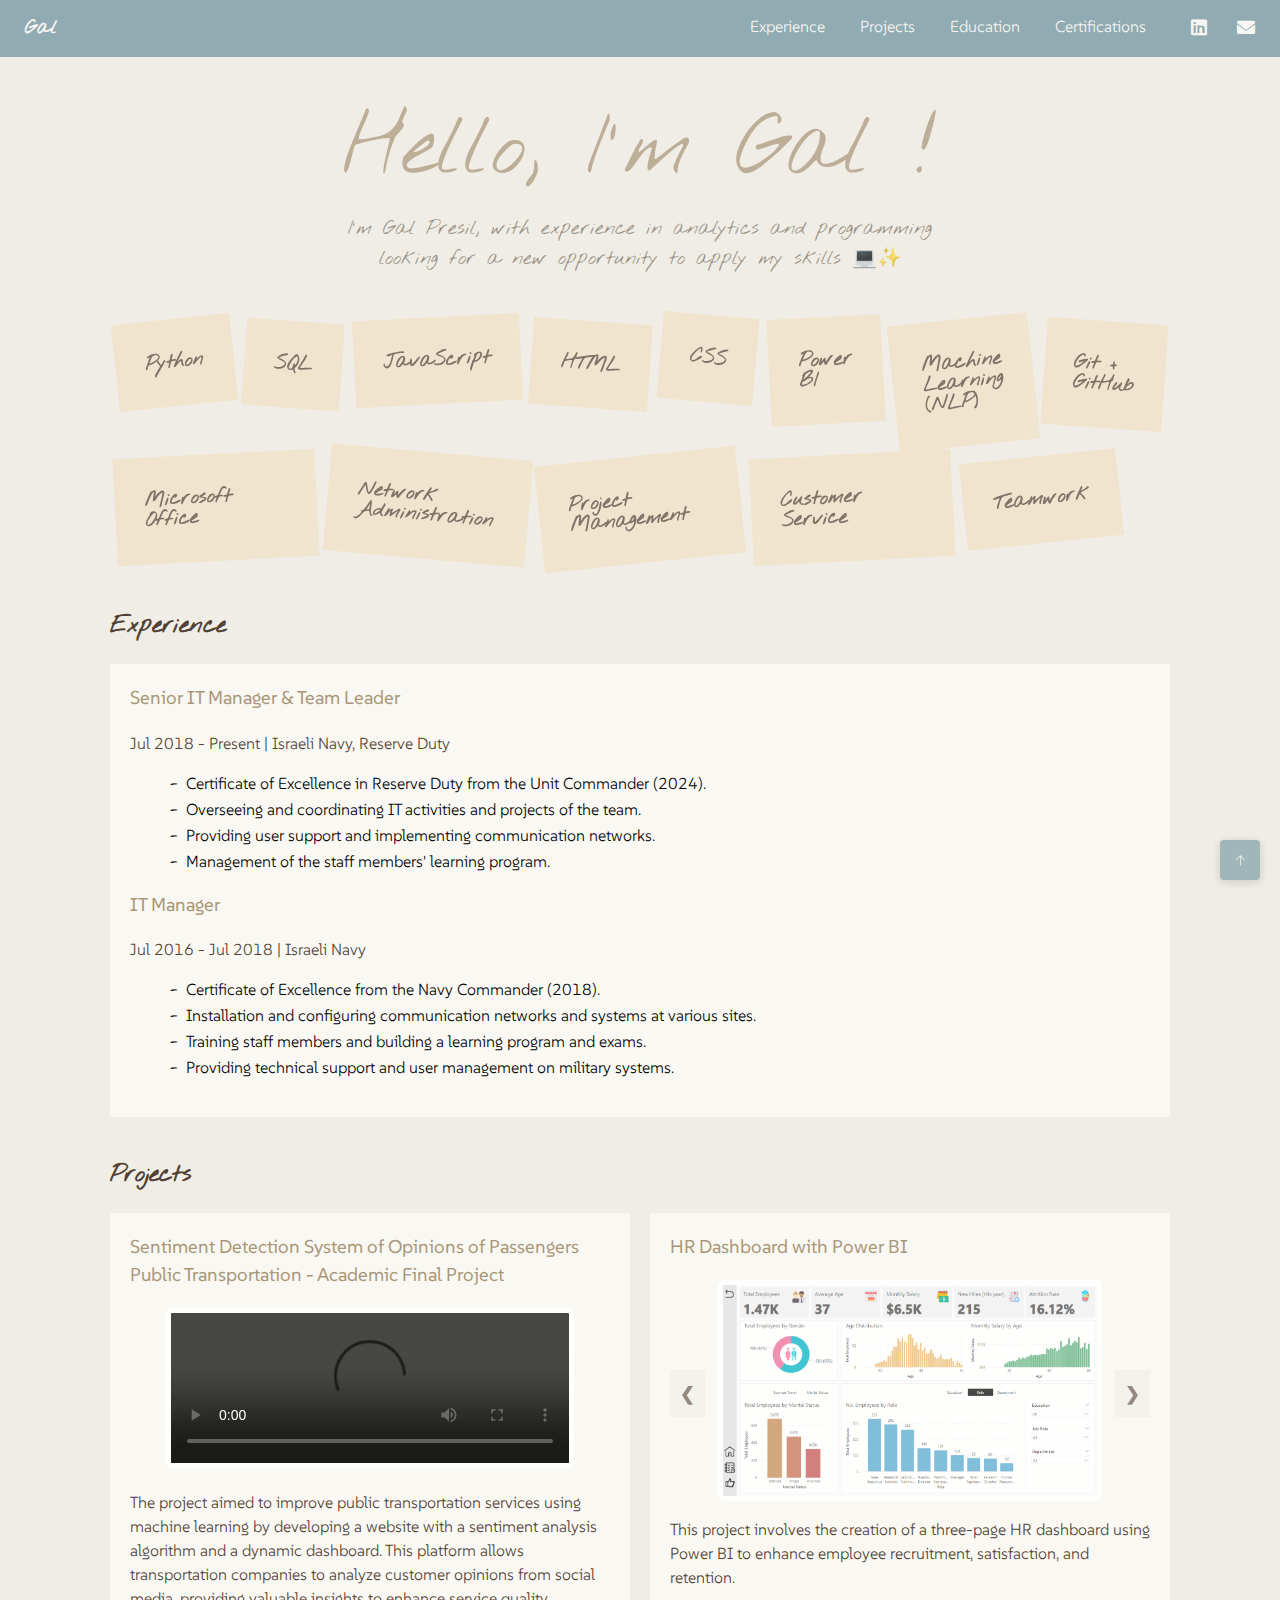
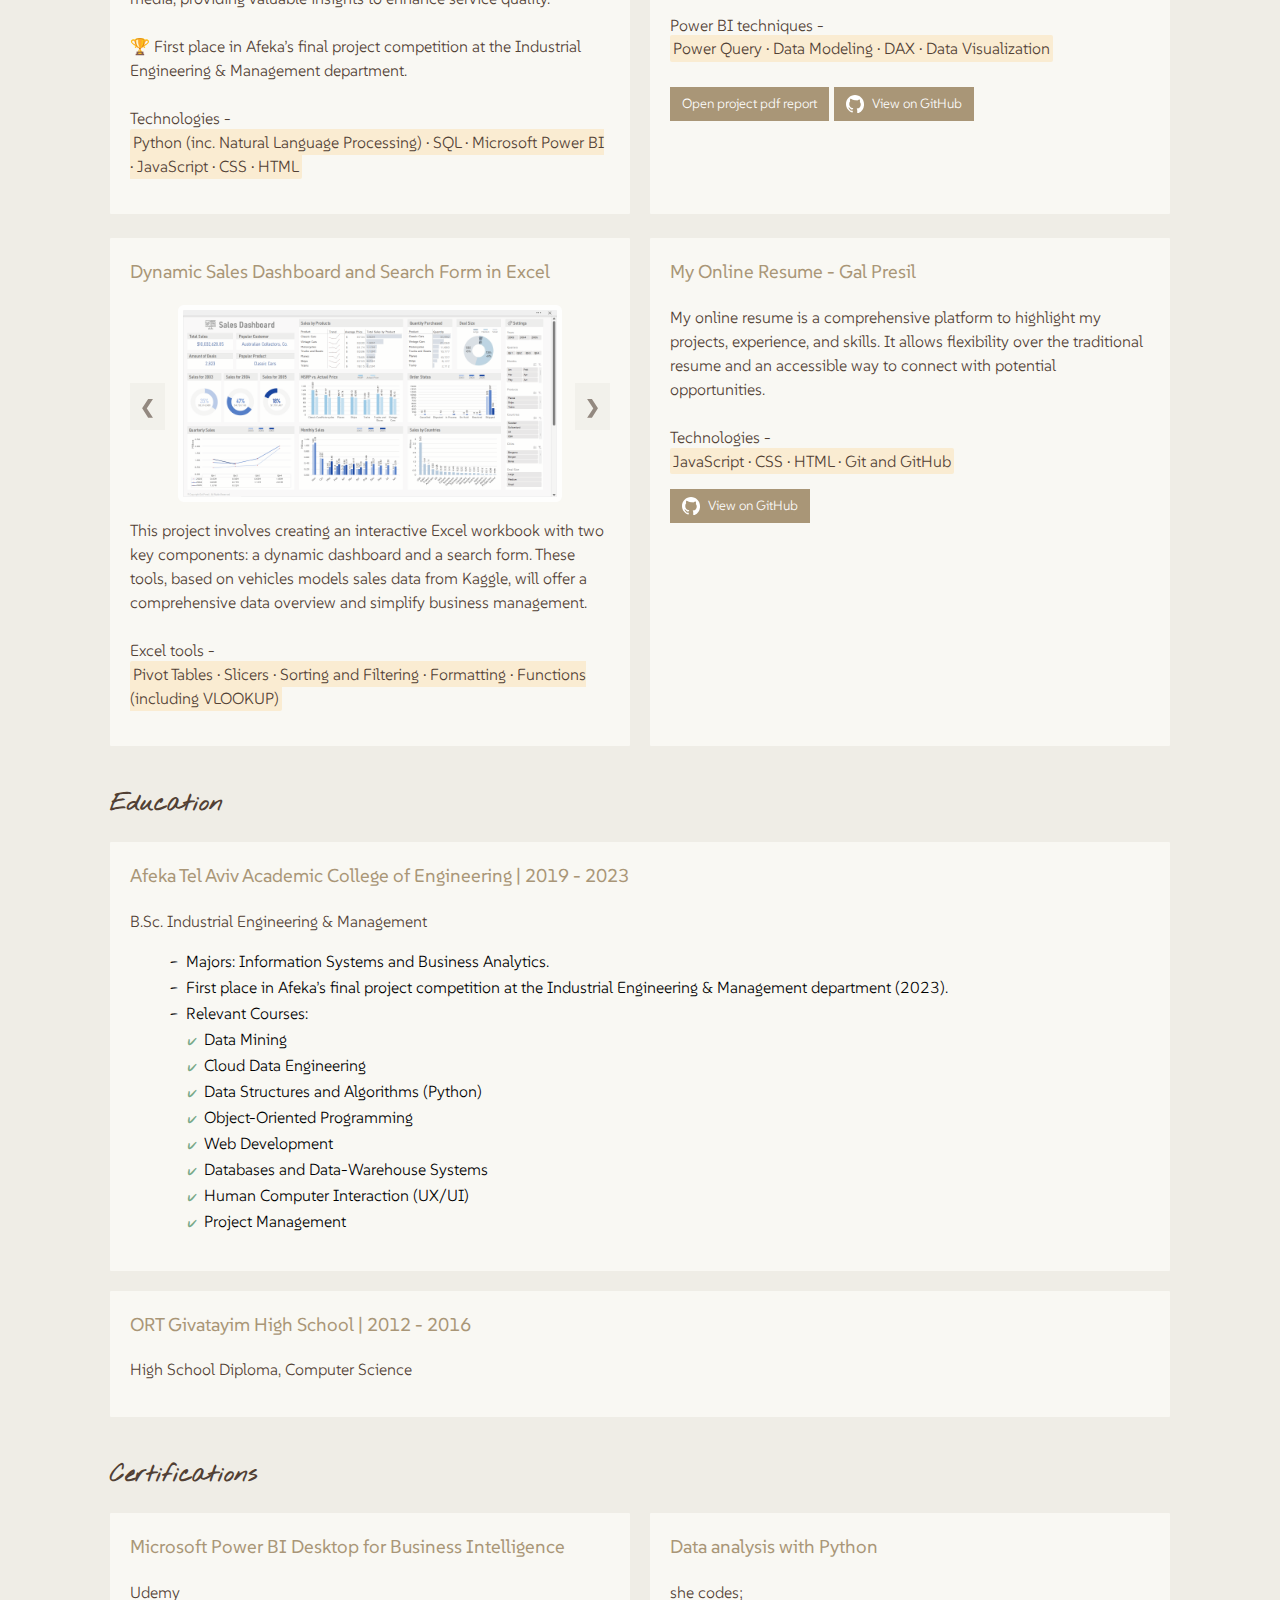
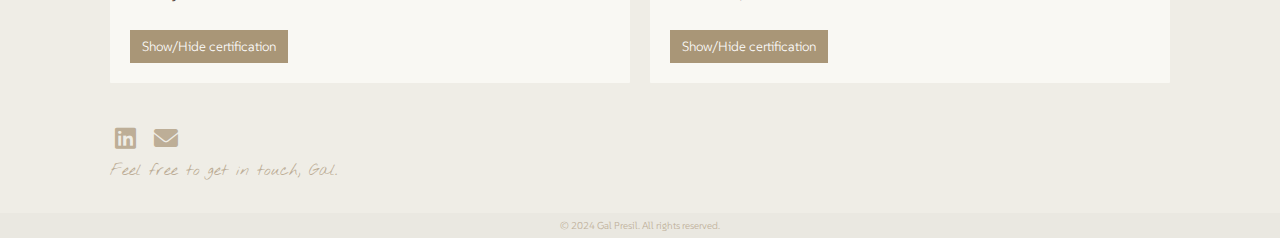
==== index.html @ af3db9f8 "Renamed MyWeb.html to index.html" ====
<!DOCTYPE html>
<html lang="en">

<head>

    <meta charset="UTF-8">
    <meta name="viewport" content="width=device-width, initial-scale=1.0">
    <meta http-equiv="X-UA-Compatible" content="ie=edge">
    <title>Gal Presil</title>

    <!-- BrowserLogo -->
    <link rel="icon" href="Logo_and_About/BrowserLogo.png" type="image/png">

    <!-- Font Awesome CDN for icons -->
    <link rel="stylesheet" href="https://cdnjs.cloudflare.com/ajax/libs/font-awesome/6.0.0-beta3/css/all.min.css">

    <!-- Fonts Google -->
    <link rel="preconnect" href="https://fonts.googleapis.com">
    <link rel="preconnect" href="https://fonts.gstatic.com" crossorigin>
    <link href="https://fonts.googleapis.com/css2?family=Nothing+You+Could+Do&display=swap" rel="stylesheet">
    <link href="https://fonts.googleapis.com/css2?family=SUSE:wght@100..800&display=swap" rel="stylesheet">

    <!-- CSS file link -->
    <link rel="stylesheet" href="StyleSheet.css">

</head>

<body class="basic-font">

     <!-- header: The nav tab -->
    <header class="nav">

        <!-- logo and burger menu -->
        <span class="logoandburger">
            <span class="burger" id="burger"><i class="fas fa-bars"></i></span>
            <a class="nothing-you-could-do-regular custom-brand" href="#">Gal</a>
        </span>

        <!-- All Links on nav tab -->
        <nav class="nav-links" id="nav-links">

            <!-- Links on nav tab -->
            <a href="#experience">Experience</a>
            <a href="#projects">Projects</a>
            <a href="#education">Education</a>
            <a href="#certifications">Certifications</a>

            <!-- Links on nav tab: Icons for LinkedIn and Email -->
            <div class="icon-nav">
                <a href="https://www.linkedin.com/in/gal-presil" class="contact"><i class="fab fa-linkedin"></i></a>
                <a href="mailto:gal.presil@gmail.com" class="contact"><i class="fas fa-envelope"></i></a>
            </div>

        </nav>

    </header>

    <div class="container">

        <!-- Hello + looking for a job and About -->
        <section>

            <h1 class="nothing-you-could-do-regular hello">Hello, I'm Gal !</h1>

                <span class="nothing-you-could-do-regular about">
                    I’m Gal Presil, with experience in analytics and programming<br>
                    looking for a new opportunity to apply my skills
                    <span style="filter: grayscale(75%);">💻</span><span style="filter: grayscale(32%);">✨</span>
                </span>

        </section>

        <!--Skills-->
        <section>
            
            <div>
                <ul class="skills-list">
                    <li><span><h5>Python</h5></span></li>
                    <li><span><h5>SQL</h5></span></li>
                    <li><span><h5>JavaScript</h5></span></li>
                    <li><span><h5>HTML</h5></span></li>
                    <li><span><h5>CSS</h5></span></li>
                    <li><span><h5>Power BI</h5></span></li>
                    <li><span><h5>Machine Learning (NLP)</h5></span></li>
                    <li><span><h5>Git + GitHub</h5></span></li>
                    <li><span><h5>Microsoft Office</h5></span></li>
                    <li><span><h5>Network Administration</h5></span></li>
                    <li><span><h5>Project Management</h5></span></li>
                    <li><span><h5>Customer Service</h5></span></li>
                    <li><span><h5>Teamwork</h5></span></li>
                </ul>
            </div>
        </section>

        <!-- Experience Section -->
        <section id="experience">
            <h2>Experience</h2>
            <div class="experience-item">
                <h3 class="subject">Senior IT Manager & Team Leader</h3>
                <p>
                    Jul 2018 - Present | Israeli Navy, Reserve Duty
                    <ul class="custom-list">
                        <li>Certificate of Excellence in Reserve Duty from the Unit Commander (2024).</li>
                        <li>Overseeing and coordinating IT activities and projects of the team.</li>
                        <li>Providing user support and implementing communication networks.</li>
                        <li>Management of the staff members' learning program.</li>
                    </ul>
                </p>

                <h3 class="subject">IT Manager</h3>
                <p>
                    Jul 2016 - Jul 2018 | Israeli Navy
                    <ul class="custom-list">
                        <li>Certificate of Excellence from the Navy Commander (2018).</li>
                        <li>Installation and configuring communication networks and systems at various sites.</li>
                        <li>Training staff members and building a learning program and exams.</li>
                        <li>Providing technical support and user management on military systems.</li>
                    </ul>
                </p>
            </div>
        </section>

        <!-- Projects Section -->
        <section id="projects">
            <h2>Projects</h2>

            <!--grid: HR dashboard and sentiment detection project-->
            <div class="grid">

                <!--Sentiment Detection System-->
                <div class="grid-item">
                    <h3 class="subject">
                        Sentiment Detection System of Opinions of Passengers Public Transportation 
                        - Academic Final Project</h3>

                    <p style="text-align: center;">
                        <video width="85%" height="auto" controls class="imgboarder">
                            <source src="Projects_imgs_and_videos/FinalProject.mp4" type="video/mp4">
                        </video>
                    </p>

                    <p> The project aimed to improve public transportation services using machine learning by developing
                        a website with a sentiment analysis algorithm and a dynamic dashboard.
                        This platform allows transportation companies to analyze customer opinions from social media,
                        providing valuable insights to enhance service quality.
                        <br><br>
                        🏆 First place in Afeka’s final project competition at the Industrial Engineering & Management
                        department.
                        <br><br>
                        Technologies - <br>
                        <span class="highlight-color">
                            Python (inc. Natural Language Processing) <b>·</b> SQL <b>·</b> Microsoft Power BI <b>·</b>
                            JavaScript <b>·</b> CSS <b>·</b> HTML
                        </span>
                    </p>
                </div>

                <!--HR Dashboard-->
                <div class="grid-item">
                    <!--title-->
                    <h3 class="subject">HR Dashboard with Power BI</h3>

                    <!--Slideshow - mySlides1(HR Dashboard)-->
                    <div>
                        <div class="slideshow-container">
                            <div class="mySlides1 fade">
                                <img src="Projects_imgs_and_videos/HRpage1.png" class="imgslide imgboarder" onclick="zoomImage(this)">
                            </div>

                            <div class="mySlides1 fade">
                                <img src="Projects_imgs_and_videos/HRpage2.png" class="imgslide imgboarder" onclick="zoomImage(this)">
                            </div>

                            <div class="mySlides1 fade">
                                <img src="Projects_imgs_and_videos/HRpage3.png" class="imgslide imgboarder" onclick="zoomImage(this)">
                            </div>

                            <a class="prev" onclick="plusSlides(-1, 0)">&#10094;</a>
                            <a class="next" onclick="plusSlides(1, 0)">&#10095;</a>
                        </div>
                    </div>

                    <!-- Modal to display zoomed image -->
                    <div id="zoomModal" class="modal">
                        <span class="close" onclick="closeZoom()">&times;</span>
                        <img class="modal-content-zoom" id="zoomedImg">
                    </div>

                    <!--Text (HR Dashboard)-->
                    <p>This project involves the creation of a three-page HR dashboard
                        using Power BI to enhance employee recruitment, satisfaction, and retention.
                        <br><br>
                        Power BI techniques - <br>
                        <span class="highlight-color">
                            Power Query <b>·</b> Data Modeling <b>·</b> DAX <b>·</b> Data Visualization
                        </span>
                    </p>

                    <!-- Button Container (HR Dashboard) -->
                    <div class="button-container">

                        <!-- Button to open the PDF (HR Dashboard) -->
                        <button id="openPDF">Open project pdf report</button>

                        <!-- GitHub button (HR Dashboard) -->
                        <a href="https://github.com/galpresil/HR_Dashboard_with_Power_BI.git"
                            style="text-decoration: none;">
                            <button style="display: flex; align-items: center;">
                                <svg height="18" width="18" viewBox="0 0 16 16" version="1.1" aria-hidden="true"
                                    style="fill: white; margin-right: 8px;">
                                    <path fill-rule="evenodd"
                                        d="M8 0C3.58 0 0 3.58 0 8c0 3.54 2.29 6.53 5.47 7.59.4.07.55-.17.55-.38v-1.3c-2.23.48-2.7-1.08-2.7-1.08-.36-.91-.88-1.15-.88-1.15-.72-.49.05-.48.05-.48.8.06 1.22.83 1.22.83.71 1.21 1.87.86 2.33.66.07-.52.28-.86.51-1.06-1.78-.2-3.64-.89-3.64-3.95 0-.87.31-1.58.82-2.14-.08-.2-.36-1.02.08-2.13 0 0 .67-.22 2.2.82A7.68 7.68 0 0 1 8 4.58c.68.003 1.36.09 2 .26 1.53-1.04 2.2-.82 2.2-.82.44 1.11.16 1.93.08 2.13.51.56.82 1.27.82 2.14 0 3.07-1.87 3.74-3.66 3.93.29.25.54.73.54 1.48v2.19c0 .21.15.45.55.38A8.013 8.013 0 0 0 16 8c0-4.42-3.58-8-8-8z">
                                    </path>
                                </svg>
                                View on GitHub
                            </button>
                        </a>
                    </div>

                    <!-- Modal that contains the PDF (HR Dashboard)-->
                    <div id="pdfModal" class="modal">
                        <div class="modal-content">
                            <span class="close-btn">&times;</span>
                            <iframe id="pdfViewer" src="" frameborder="0"></iframe>
                        </div>
                    </div>

                </div>
            </div>
            <br>


            <!--grid: Excel and my website project-->
            <div class="grid">

                <!--Excel-->
                <!--Excel Dashboard and Search Form-->
                <div class="grid-item">
                    <!--title-->
                    <h3 class="subject">Dynamic Sales Dashboard and Search Form in Excel</h3>

                    <!--Slideshow - mySlides2 (Excel Dashboard and Search Form)-->
                    <div>
                        <div class="slideshow-container">
                            <div class="mySlides2 fade">
                                <img src="Projects_imgs_and_videos/Dynamic_Sales_Dashboard.png" class="imgslide imgboarder"
                                    onclick="zoomImage(this)">
                            </div>

                            <div class="mySlides2 fade">
                                <img src="Projects_imgs_and_videos/Sales_Search_Form.png" class="imgslide imgboarder" onclick="zoomImage(this)">
                            </div>

                            <a class="prev" onclick="plusSlides(-1, 1)">&#10094;</a>
                            <a class="next" onclick="plusSlides(1, 1)">&#10095;</a>
                        </div>
                    </div>

                    <!--Text (Excel)-->
                    <p>This project involves creating an interactive Excel workbook
                        with two key components: a dynamic dashboard and a search form.
                        These tools, based on vehicles models sales data from Kaggle,
                        will offer a comprehensive data overview and simplify business management.
                        <br><br>
                        Excel tools - <br>
                        <span class="highlight-color">
                            Pivot Tables <b>·</b> Slicers <b>·</b> Sorting and Filtering <b>·</b>
                            Formatting <b>·</b> Functions (including VLOOKUP)
                        </span>
                    </p>
                </div>

                <!--my web in project section-->
                <div class="grid-item">
                    <h3 class="subject">My Online Resume - Gal Presil</h3>
                    <p>
                        My online resume is a comprehensive platform to highlight my projects, experience, and skills.
                        It allows flexibility over the traditional resume
                        and an accessible way to connect with potential opportunities.
                        <br><br>
                        Technologies - <br>
                        <span class="highlight-color">
                            JavaScript <b>·</b> CSS <b>·</b> HTML <b>·</b> Git and GitHub
                        </span>
                    </p>

                    <!-- GitHub button (my resume website repo on GitHub) -->
                    <a href="" style="text-decoration: none;">
                        <button style="display: flex; align-items: center;">
                            <svg height="18" width="18" viewBox="0 0 16 16" version="1.1" aria-hidden="true"
                                style="fill: white; margin-right: 8px;">
                                <path fill-rule="evenodd"
                                    d="M8 0C3.58 0 0 3.58 0 8c0 3.54 2.29 6.53 5.47 7.59.4.07.55-.17.55-.38v-1.3c-2.23.48-2.7-1.08-2.7-1.08-.36-.91-.88-1.15-.88-1.15-.72-.49.05-.48.05-.48.8.06 1.22.83 1.22.83.71 1.21 1.87.86 2.33.66.07-.52.28-.86.51-1.06-1.78-.2-3.64-.89-3.64-3.95 0-.87.31-1.58.82-2.14-.08-.2-.36-1.02.08-2.13 0 0 .67-.22 2.2.82A7.68 7.68 0 0 1 8 4.58c.68.003 1.36.09 2 .26 1.53-1.04 2.2-.82 2.2-.82.44 1.11.16 1.93.08 2.13.51.56.82 1.27.82 2.14 0 3.07-1.87 3.74-3.66 3.93.29.25.54.73.54 1.48v2.19c0 .21.15.45.55.38A8.013 8.013 0 0 0 16 8c0-4.42-3.58-8-8-8z">
                                </path>
                            </svg>
                            View on GitHub
                        </button>
                    </a>

                </div>

            </div>

        </section>

        <!-- Education Section (Modified: One below the other) -->
        <section id="education">
            <h2>Education</h2>

            <div class="education-item">
                <h3 class="subject">Afeka Tel Aviv Academic College of Engineering | 2019 - 2023</h3>
                <p>
                    B.Sc. Industrial Engineering & Management
                <ul class="custom-list">
                    <li>Majors: Information Systems and Business Analytics.</li>
                    <li>First place in Afeka’s final project competition at the Industrial Engineering & Management
                        department (2023).</li>
                    <li>Relevant Courses:
                        <ul class="custom-list-courses">
                            <li>Data Mining</li>
                            <li>Cloud Data Engineering</li>
                            <li>Data Structures and Algorithms (Python)</li>
                            <li>Object-Oriented Programming</li>
                            <li>Web Development</li>
                            <li>Databases and Data-Warehouse Systems</li>
                            <li>Human Computer Interaction (UX/UI)</li>
                            <li>Project Management </li>
                        </ul>
                </ul>
                </p>
            </div>

            <div class="education-item">
                <h3 class="subject">ORT Givatayim High School | 2012 - 2016</h3>
                <p> High School Diploma, Computer Science</p>
            </div>

        </section>

        <!-- Certifications Section -->
        <section id="certifications">
            <h2>Certifications</h2>
            <div class="grid">
                <div class="grid-item">
                    <h3 class="subject">Microsoft Power BI Desktop for Business Intelligence</h3>
                    <p>Udemy</p>
                    <button onclick="toggleImage('imgPowerBI')">Show/Hide certification</button>
                    <br><img id="imgPowerBI" src="Certifications_imgs/Microsoft PowerBi Certificate.jpg" alt="Power BI Certification Image"
                        width="80%" height="auto" style="display: none;" />
                </div>
                <div class="grid-item">
                    <h3 class="subject">Data analysis with Python</h3>
                    <p>she codes;</p>
                    <button onclick="toggleImage('imgShecodes')">Show/Hide certification</button>
                    <br><img id="imgShecodes" src="Certifications_imgs/DataAnalysis_shecodes_GalPresil.jpg"
                        alt="Data analysis with Python Certification" width="80%" height="auto"
                        style="display: none;" />
                </div>
            </div>
        </section>

        <!-- contact Section -->
        <section class="nothing-you-could-do-regular contact">
            <!-- Icons for LinkedIn and Email -->
            <div class="contact-info-icons">
                <a href="https://www.linkedin.com/in/gal-presil"><i class="fab fa-linkedin"></i></a>
                <a href="mailto:gal.presil@gmail.com"><i class="fas fa-envelope"></i></a>
            </div>
            <span class="contact-text">Feel free to get in touch, Gal.</span>
        </section>
    </div>

    <!--All rights reserved-->
    <footer>
        <p>© 2024 Gal Presil. All rights reserved.</p>
    </footer>

    <!-- On Click - Scroll to Top Button -->
    <button class="scroll-to-top" onclick="scrollToTop()">
        <span>&uarr;</span> <!-- Unicode arrow -->
    </button>

    <!-- JS file link -->
    <script src="Script.js"></script>

</body>

</html>
---- StyleSheet.css ----
/* ---------------------------------------------- font ---------------------------------------------- */

/* handwritten font google */
.nothing-you-could-do-regular {
    font-family: "Nothing You Could Do", cursive;
    font-weight: 500;
    font-style: normal;
}

/* regular font google */
.basic-font {
    font-family: "SUSE", sans-serif;
    font-optical-sizing: auto;
    font-weight: 300;
    font-style: normal;
}

/* ------------------------------------- scroll to top button ------------------------------------- */

/* scroll to top button*/
.scroll-to-top {
    position: fixed;
    bottom: 20px;
    /* Distance from the bottom */
    right: 20px;
    /* Distance from the right */
    background-color: #86a4ab;
    /* Button background color */
    color: #f9f8f6;
    /* Icon color */
    border: none;
    border-radius: 10%;
    width: 40px;
    height: 40px;
    display: flex;
    align-items: center;
    justify-content: center;
    cursor: pointer;
    box-shadow: 0px 2px 10px rgba(0, 0, 0, 0.2);
    transition: background-color 0.3s;
    opacity: 0.75;
}

/* scroll to top button when hover*/
.scroll-to-top:hover {
    background-color: #829a9f;
    /* Darker shade on hover */
    opacity: 0.75;
}

/* scroll to top arrow icon */
.scroll-to-top i {
    font-size: 22px;
    /* Size of the icon */
}

/* ----------------------------------------- Global Styles ----------------------------------------- */

body {
    margin: 0;
    padding: 0;
    line-height: 1.5;
    background-color: #efede6;
}

header {
    display: flex;
    justify-content: space-between;
    /* To align the icons on the left and the rest on the right */
    align-items: left;
}

h1 {
    text-align: center;
    color: #514034;
    margin: 0;
    padding: 0;
}

h2 {
    color: #514034;
    font-family: "Nothing You Could Do", cursive;
    font-weight: 700;
    font-style: normal;
}

.about {
    display: block;
    margin: 0 auto;
    padding: 0;
    text-align: center;
    font-weight: 500;
    font-size: 20px;
    color: #9b9387;
}


/* title in sections */
h3.subject {
    margin-top: 0;
    color: #a99677;
    font-weight: 400;
}

h5 {
    color: #514034;
    font-family: "Nothing You Could Do", cursive;
    font-weight: 700;
    font-style: normal;
    font-size: 20px;
}

p {
    color: #514034;
}

.container {
    max-width: 1100px;
    margin: 0 auto;
    padding: 20px;
}

section {
    margin-bottom: 40px;
}

button {
    margin-top: 10px;
    padding: 8px 12px;
    background-color: #a99677;
    color: white;
    border: none;
    cursor: pointer;
    font-family: "SUSE", sans-serif;
    font-optical-sizing: auto;
    font-weight: 300;
    font-style: normal;
}

button:hover {
    background-color: #a08e70;
}

/* Hello big title */
.hello {
    margin-top: 10px;
    color: #bdae97;
    font-size: 85px;
    padding: 0;
}

/* contact section: text style */
.contact-text {
    color: #bdae97;
}

/* contact items style: Icons for LinkedIn and Email */ 
.contact {
    margin: 0;
}

/* ----------------------------------------- List Bullets ----------------------------------------- */

.custom-list {
    list-style-type: none;
    /* Removes default bullets */
}

.custom-list li::before {
    content: "-";
    /* Adds dash before each list item */
    margin-right: 8px;
    /* Adds space between dash and text */
    font-family: "Nothing You Could Do", cursive;
    font-weight: 500;
    font-style: normal;
}

.custom-list-courses {
    list-style-type: none;
    /* Removes default bullets */
}

.custom-list-courses li {
    margin-left: -22px;
    /* Moves the text closer to the left */
}

.custom-list-courses li::before {
    content: "v";
    /* Adds dash before each list item */
    margin-right: 8px;
    /* Adds space between dash and text */
    font-family: "Nothing You Could Do", cursive;
    font-weight: 600;
    font-style: normal;
    color: #78a989;
}


/* ---------------------------------------- sections style ---------------------------------------- */

/* Experience and Education - One below the other */
.experience-item, .education-item {
    background: #f9f8f3fc;
    padding: 20px;
    margin-bottom: 20px;
    border-radius: 1px;
}

/* Grid for Certifications and Projects */
.grid {
    display: grid;
    grid-template-columns: repeat(2, 1fr);
    gap: 20px;

}

.grid-item {
    background: #f9f8f3fc;
    padding: 20px;
    border-radius: 1px;
}

/*Marker pen*/
.highlight-color {
    background-color: #faecd2;
    /*Light yellow color */
    padding: 0.2em;
    border-radius: 2px;
}

/* ---------------------------------- Responsive for smaller screens ---------------------------------- */
@media (min-width: 0px) and (max-width: 500px) {

    /* Fonts */
    .nothing-you-could-do-regular {
        font-family: "Nothing You Could Do", cursive;
        font-weight: 500;
        font-style: normal;
    }

    .basic-font {
        font-family: "SUSE", sans-serif;
        font-optical-sizing: auto;
        font-weight: 300;
        font-style: normal;
    }

    /* Scroll to top button */
    .scroll-to-top {
        bottom: 8px;
        right: 8px;
        width: 25px;
        height: 25px;
        font-size: 14px;
    }

    .scroll-to-top i {
        font-size: 14px;
    }

    /* Headers */
    .hello {
        font-size: 45px;
        font-weight: 500;
    }

    /* Headers */
    .about {
        font-size: 16px;
        font-weight: 500;
        margin-left: 20px;
        margin-right: 20px;
    }

    h1 {
        font-size: 20px;
    }

    h2 {
        font-size: 20px;
    }

    h5 {
        font-size: 14px;
    }

    /* Container and Sections */
    .container {
        padding: 10px;
    }

    section {
        margin-bottom: 15px;
    }

    /* Buttons */
    button {
        padding: 5px 8px;
    }

    .button-container {
        gap: 2px;
    }

    /* Grid */
    .grid {
        grid-template-columns: 1fr;
        gap: 8px;
    }

    /* Footer */
    footer {
        height: 18px;
        font-size: 7px;
    }

    .imgslide {
        width: 95%;
    }

    /* Contact text */
    .contact-text {
        font-size: 12px;
    }

    /* Modal content */
    .modal-content {
        width: 90%;
        height: 70%;
    }

    /* Skills list */
    ul li span {
        padding-left: 20px;
        padding-right: 20px;
        font-size: 12px;
    }

    .skills-list li {
        flex: 1 1 5%;
    }

    /*---------- nav ----------*/
    header {
        flex-direction: column;
        /* Stack header elements vertically */
        align-items: left;
    }

    .button-container {
        flex-wrap: wrap;
        /* Allows wrapping on smaller screens */
        justify-content: left;
    }

    .icon-nav {
        display: flex;
        margin-right: 10px;
        margin-left: 10px;
        font-size: large;
    }
}

/*Mid size*/
@media (min-width: 500px) and (max-width: 768px) {
    .grid {
        grid-template-columns: 1fr;
    }

    .hello {
        font-size: 58px; 
    }

    h5 {
        color: #514034;
        font-family: "Nothing You Could Do", cursive;
        font-weight: 700;
        font-style: normal;
        font-size: 18px;
    }

        /* Headers */
        .about {
            font-size: 18px;
            font-weight: 500;
            margin-left: 80px;
            margin-right: 80px;
        }
    
    header {
        flex-direction: column;
        /* Stack header elements vertically */
        align-items: left;
    }

    .button-container {
        flex-wrap: wrap;
        /* Allows wrapping on smaller screens */
        justify-content: left;
    }

    .icon-nav {
        display: flex;
        margin-right: 10px;
        margin-left: 10px;
        font-size: large;
    }

        /* Container and Sections */
        .container {
            padding: 15px;
        }

}

/* ------------------------------------------- nav tab ------------------------------------------- */

.icon-nav {
    display: flex;
    margin-right: 10px;
    /* Aligns the icons to the right */
    margin-left: 10px;
    font-size: large;
}

.nav-links {
    display: flex;
    gap: 5px;
    /* Space between navigation tabs */
    margin-left: 0;
    /* Pushes the nav links to the right */
}


.nav {
    margin: 0;
    position: sticky;
    top: 0;
    /* Define the sticky position */
    background: #86a4ab;
    color: #f9f8f6;
    padding: 6px 0;
    text-align: left;
    opacity: 0.9;
    z-index: 1;
}

.nav a {
    color: #f9f8f6;
    text-decoration: none;
    padding: 8px;
    padding-left: 15px;
    padding-right: 15px;
    display: inline-block;
}

.nav a:hover {
    color: #c2d1d4;
}

/* ------------------- Styles for icons in More Information (contact) section ------------------- */

.contact-info-icons {
    text-align: left;
    margin-top: 20px;
}

.contact-info-icons a {
    margin: 0 15px;
    color: #bdae97;
    font-size: 24px;
    text-decoration: none;
    margin: 0 5px;
}

.contact-info-icons a:hover {
    color: #ccc1af;
    margin: 0 5px;
}


/* --------------------------------------- the logo in nav --------------------------------------- */

/*brand logo style */
.custom-brand {
    margin-left: 10px;
    /* the brand logo placement */
    font-size: 1.2rem;
    /* Make text bigger */
    font-weight: bold;
    /* Makes the text bolder */
    letter-spacing: 0.05em;
    /* Adds a little spacing between letters */

}

/*brand logo style when hover */
.custom-brand:hover {
    color: #c2d1d4;
    /* Add a hover effect, changes color on hover */
    text-decoration: none;
    /* Removes underline on hover */
}


/* ----------------------------- Style for the modal - img and videos -----------------------------*/

img {
    display: block;
}

/* boarder for a image/video */
.imgboarder {
    border: 5px solid white;
    opacity: 0.9;
    border-radius: 6px;
}

/*pdf and Github buttons*/
.button-container {
    display: flex;
    justify-content: left;
    flex-wrap: nowrap;
    /* Keeps the buttons on one line */
    gap: 5px;
    /* Adds spacing between the buttons */
    margin: 0px 0;
}

.modal {
    display: none;
    position: fixed;
    z-index: 1;
    left: 0;
    top: 0;
    width: 100%;
    height: 100%;
    background-color: rgba(201, 196, 186, 0.6);
}

/* Modal content */
.modal-content {
    position: relative;
    margin: 5% auto;
    padding: 10px;
    width: 80%;
    height: 75%;
    background-color: white;
}

.modal-content-zoom {
    position: relative;
    margin: 5% auto;
    display: block;
    padding: 10px;
    width: 70%;
    background-color: white;
}

/* Close button */
.close-btn {
    position: absolute;
    top: 10px;
    right: 20px;
    font-size: 24px;
    cursor: pointer;
}

/* Close button - exit X */
.close {
    position: absolute;
    top: 5px;
    right: 20px;
    color: #514034;
    font-size: 40px;
    font-weight: 400;
    z-index: 2;
}

/* Style the iframe (PDF viewer) */
iframe {
    width: 100%;
    height: 100%;
}

/* ----------------------------------------- Skills (Notes) ------------------------------------------*/
ul li span {
    text-decoration: none;
    background: #f1e1c4;
    display: inline-block;
    padding-left: 30px;
    padding-right: 30px;
    padding-top: 0px;
    /* Reduced top padding */
    padding-bottom: 0px;
    /* Reduced bottom padding */
    border-radius: 1px;
    text-align: left;
    color: #514034;
    opacity: 70%;
    line-height: 1;
    /* Adjusted line height to minimize vertical space */
}

ul li span {
    transform: rotate(-6deg);
}

ul li span:hover {
    transform: rotate(-8deg);
}

ul li:nth-child(even) span {
    transform: rotate(4deg);
    position: relative;
    top: 2px;
}

ul li:nth-child(3n) span {
    transform: rotate(-3deg);
    position: relative;
    top: -2px;
}

ul li:nth-child(5n) span {
    transform: rotate(5deg);
    position: relative;
    top: -4px;
}

.skills-list {
    display: flex;
    flex-wrap: wrap;
    justify-content: space-between;
    list-style-type: none;
    padding: 0;
    margin: 0;
}

.skills-list li {
    flex: 1 1 2%;
    /* 2% width with some margin for responsiveness */
    margin: 5px;

}


/* -------------------------------------- All rights reserved --------------------------------------- */
footer {
    height: 25px;
    background-color: #eae8e1;
    text-align: center;
    font-size: 10px;
    margin: 0;
    position: relative;
    line-height: 25px;
    /* This ensures the text is vertically centered */
    padding: 0;
    /* Remove padding since line-height handles vertical centering */
}

footer p {
    color: #bdae97;
}

/* ------------------------------------- slideshow multiple ------------------------------------- */

* {
    box-sizing: border-box
}

.mySlides1,
.mySlides2 {
    display: none;
}

.imgslide {
    vertical-align: middle;
    width: 80%;
    margin: 0 auto;
}

/* Slideshow container */
.slideshow-container {
    max-width: 1000px;
    position: relative;
    margin: auto;
}

/* Next & previous buttons */
.prev,
.next {
    cursor: pointer;
    position: absolute;
    top: 50%;
    width: auto;
    padding: 10px;
    margin-top: -20px;
    background-color: #efede6;
    color: #514034;
    opacity: 0.6;
    font-weight: bold;
    font-size: 18px;
    transition: 0.6s ease;
    user-select: none;
}

/* Position the "next button" to the right */
.next {
    right: 0;
}

/* On hover, add a grey background color */
.prev:hover,
.next:hover {
    background-color: #efebe6d0;
    color: #514034;
    opacity: 0.8;
    transition: background-color 0.6s ease;
}

/* Fading animation */
.fade {
    animation-name: fade;
    animation-duration: 1s;
}

@keyframes fade {
    from {
        opacity: .4
    }

    to {
        opacity: 1
    }
}

/* ---------------------------------------------- burger menu -------------------------------------------- */

/* Hide the burger icon by default */
.burger {
    display: none;
    cursor: pointer;
    margin-left: 5%;
}

/* Media query for smaller screens - burger button */
@media (max-width: 768px) {
    .nav-links {
        display: none;
        /* Hide nav-links by default on small screens */
        flex-direction: column;
        /* Stack links vertically */
        text-align: left;
        margin-left: 10px;
    }

    .burger {
        display: block;
        /* Show the burger icon */
        font-size: small;
        color: #f9f8f6;
        margin-right: 10px;
        margin-top: 0;
        margin-bottom: 0;
        padding: 0;
    }

    .burger i {
        font-size: 18px;
        /* Make the burger icon bigger */
    }

}

/* Styles for larger screens (768px and above) */
@media (min-width: 769px) {
    .nav-links {
        display: flex !important;
        /* Show nav-links on larger screens */
    }

    .burger {
        display: none;
        /* Hide the burger icon on larger screens */
    }
}

.logoandburger {
    display: flex;
    /* Flexbox layout */
    flex-direction: row;
    /* Align items in a row */
    justify-content: flex-start;
    /* Align to the left */
    align-items: center;
    /* Center items vertically */
}


/* ------------------------------------------------------------------------------------------------- */
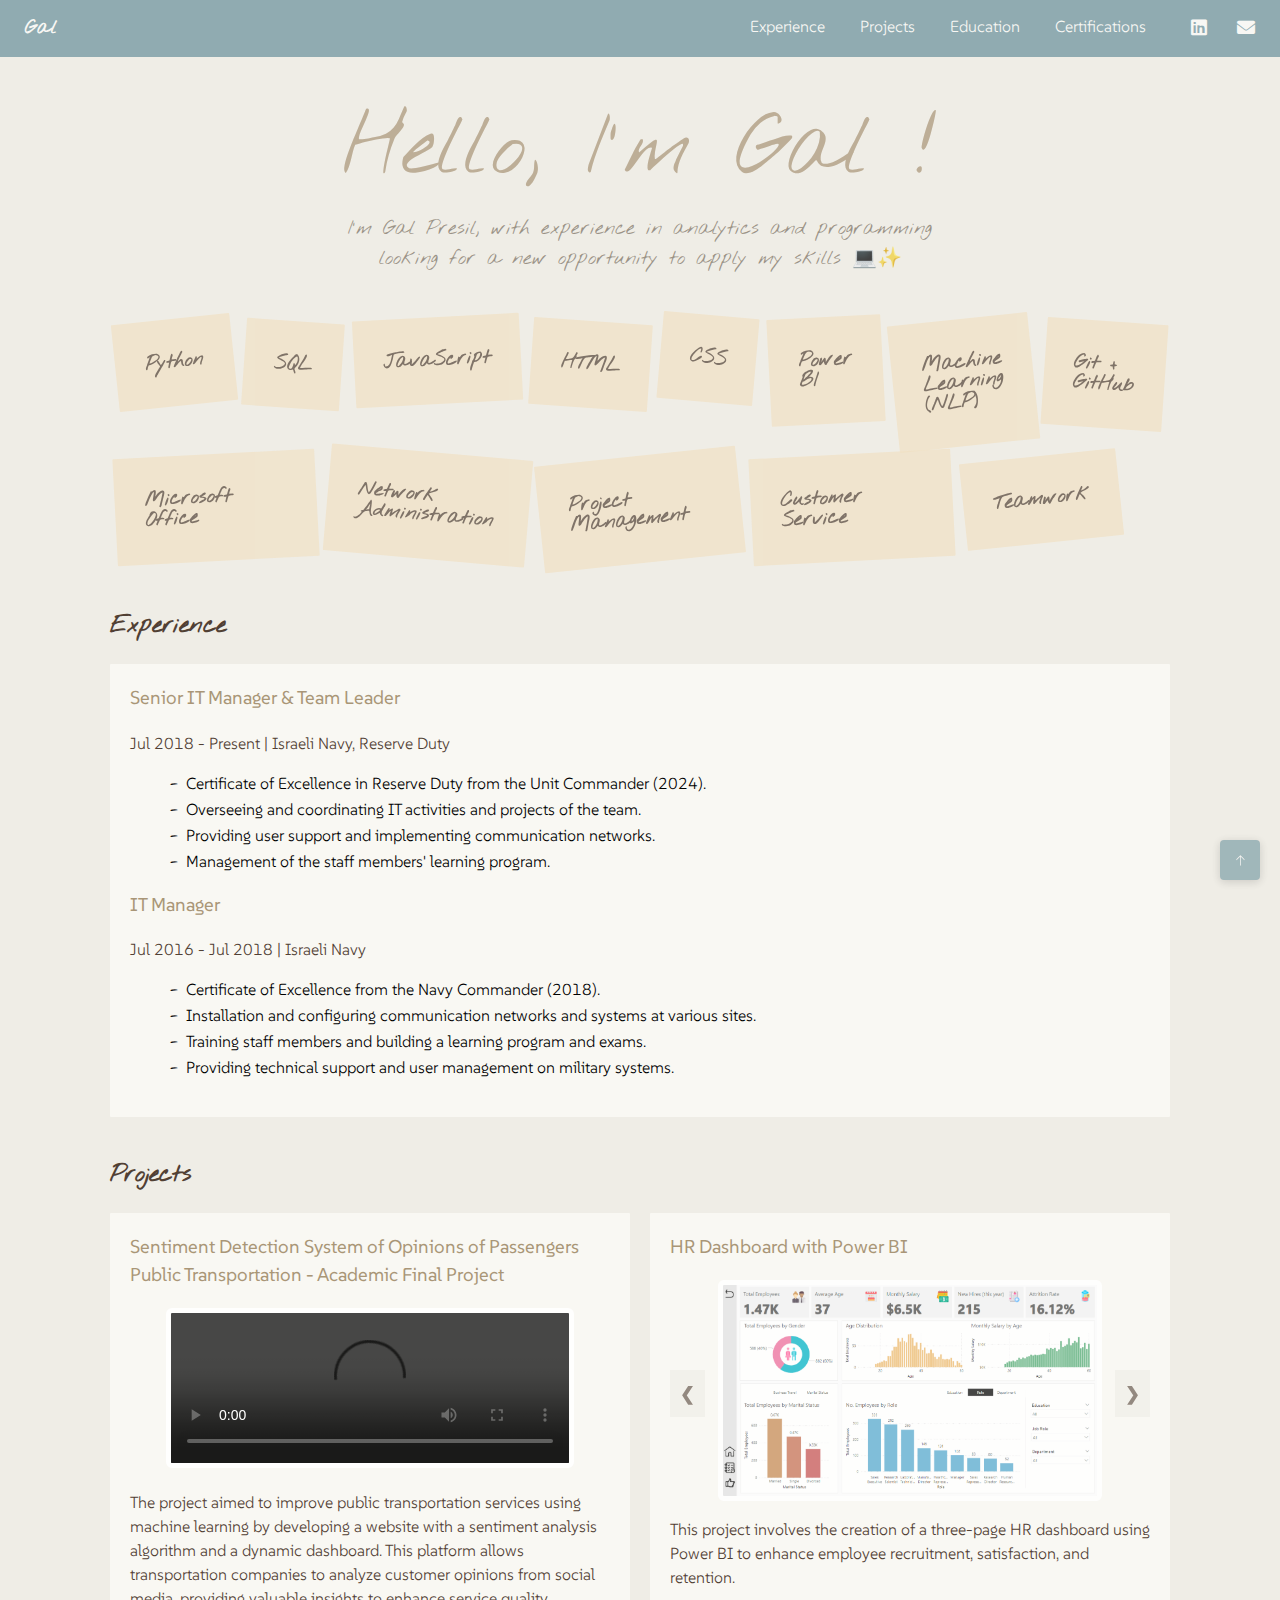
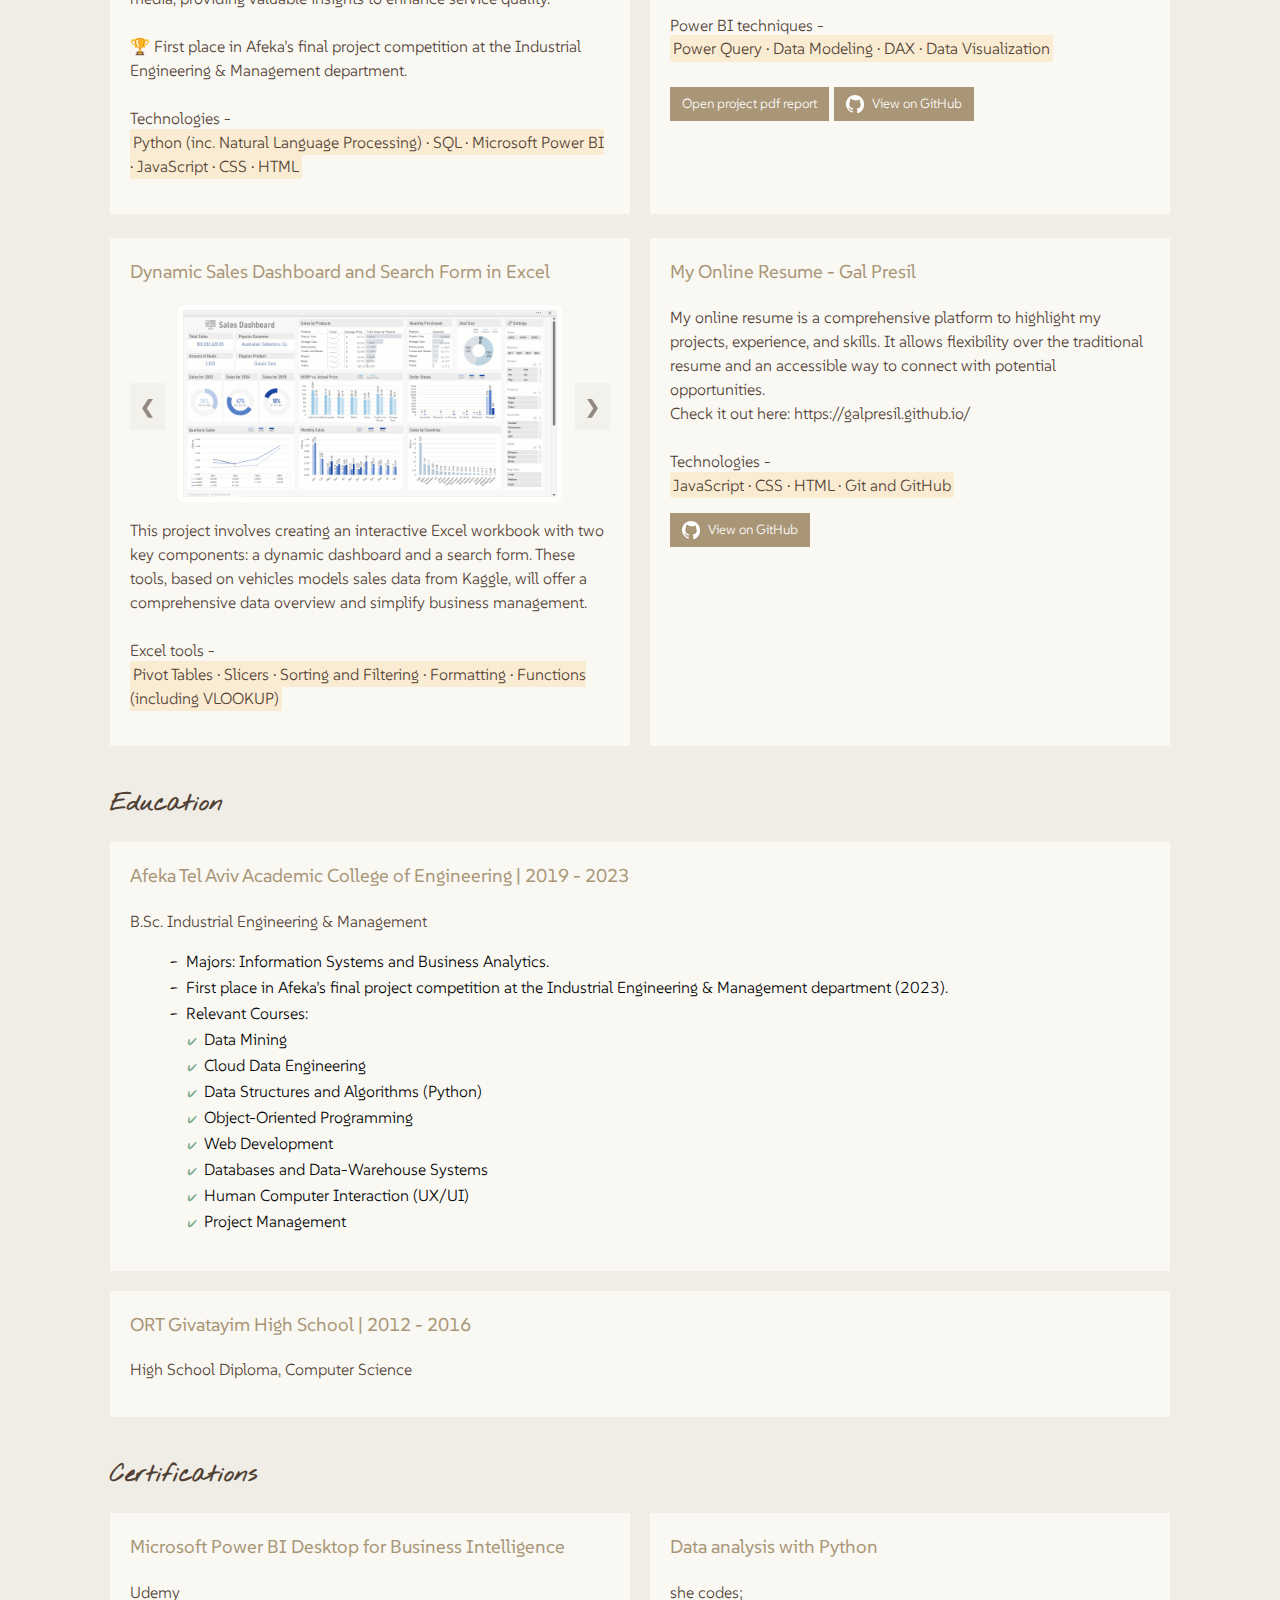
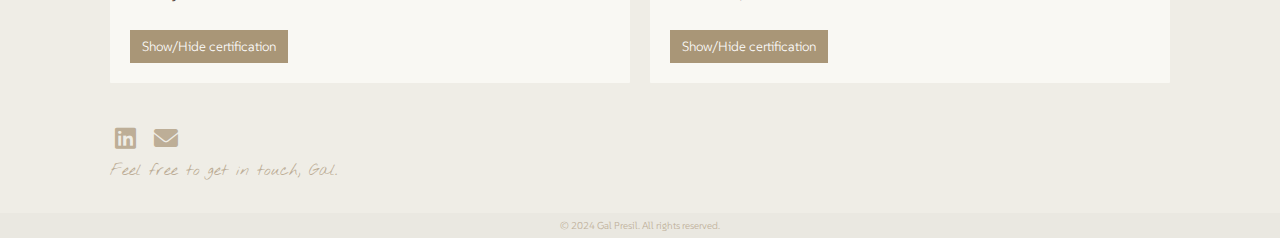
==== commit d5f40bbe: "added links to the Online Resume section project" ====
--- a/index.html
+++ b/index.html
@@ -277,6 +277,7 @@
                         My online resume is a comprehensive platform to highlight my projects, experience, and skills.
                         It allows flexibility over the traditional resume
                         and an accessible way to connect with potential opportunities.
+                        <br> Check it out here: https://galpresil.github.io/
                         <br><br>
                         Technologies - <br>
                         <span class="highlight-color">
@@ -285,7 +286,7 @@
                     </p>
 
                     <!-- GitHub button (my resume website repo on GitHub) -->
-                    <a href="" style="text-decoration: none;">
+                    <a href="https://github.com/galpresil/galpresil.github.io.git" style="text-decoration: none;">
                         <button style="display: flex; align-items: center;">
                             <svg height="18" width="18" viewBox="0 0 16 16" version="1.1" aria-hidden="true"
                                 style="fill: white; margin-right: 8px;">
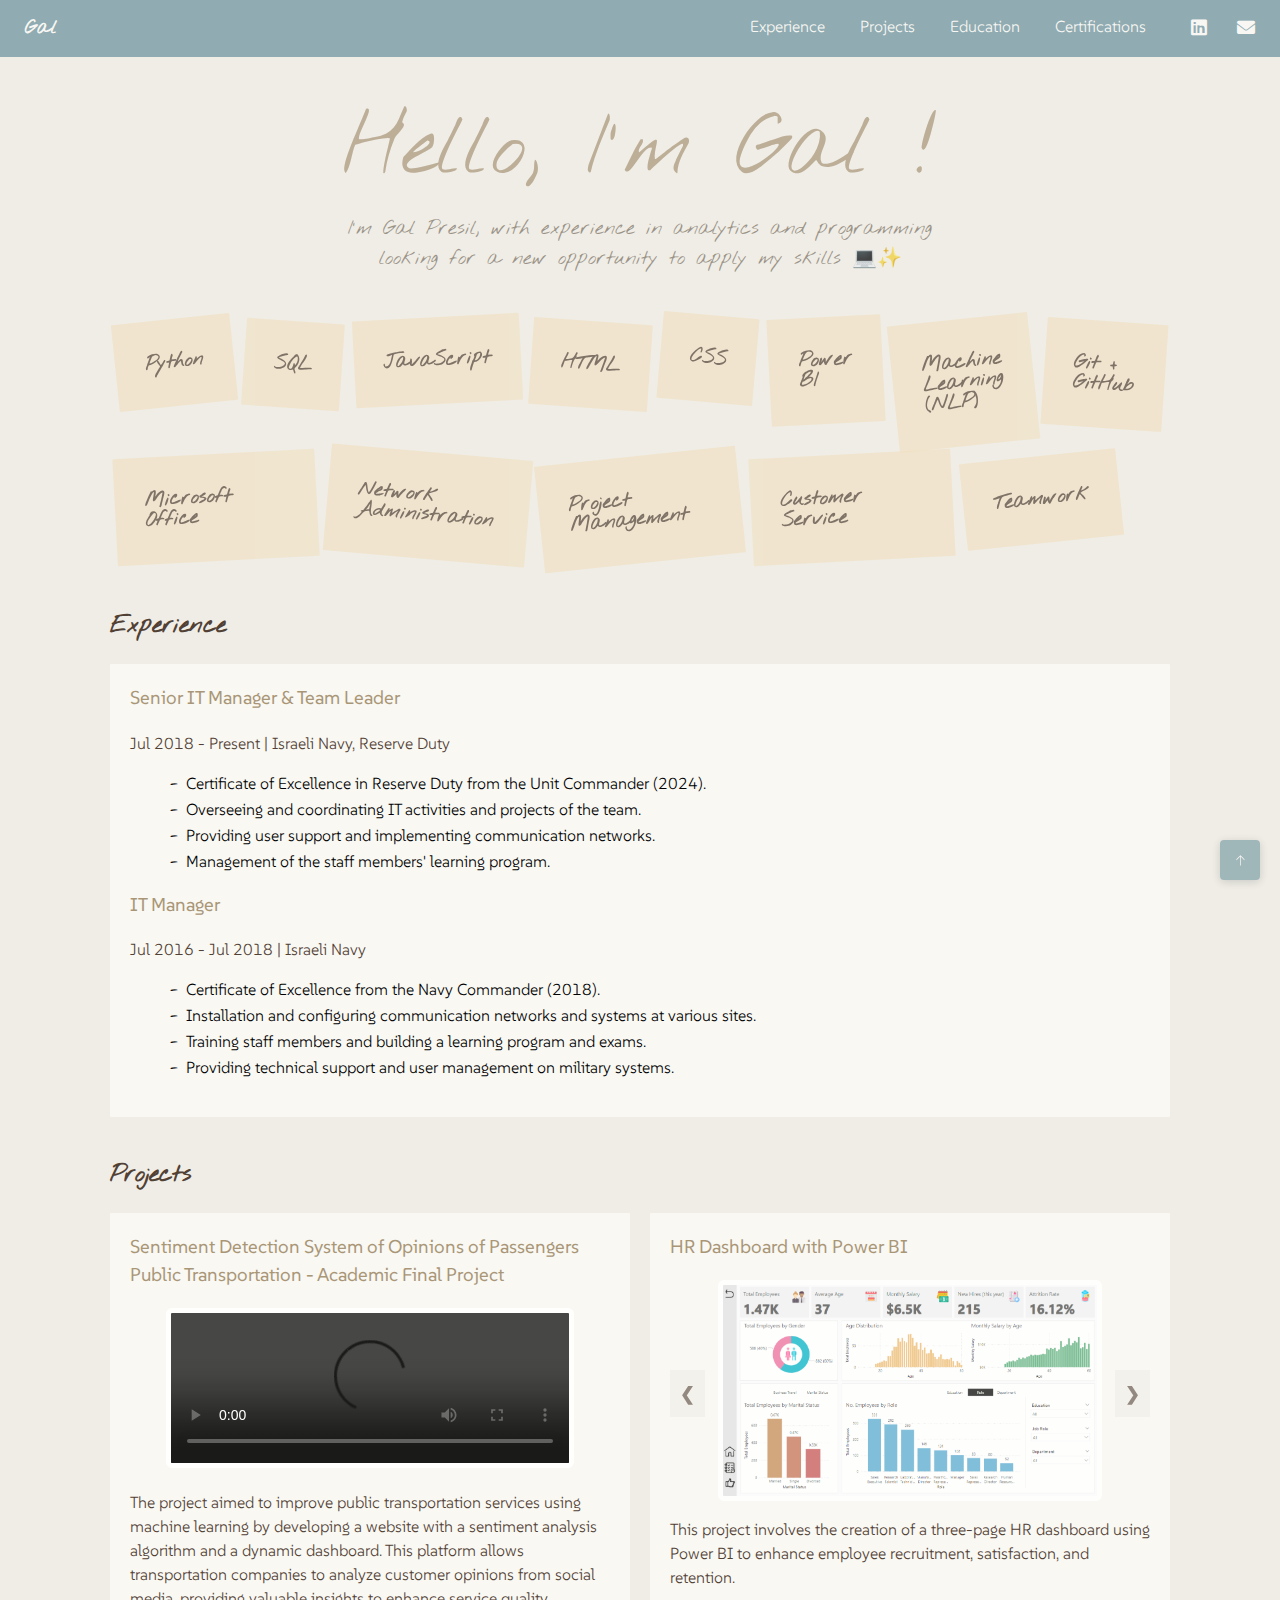
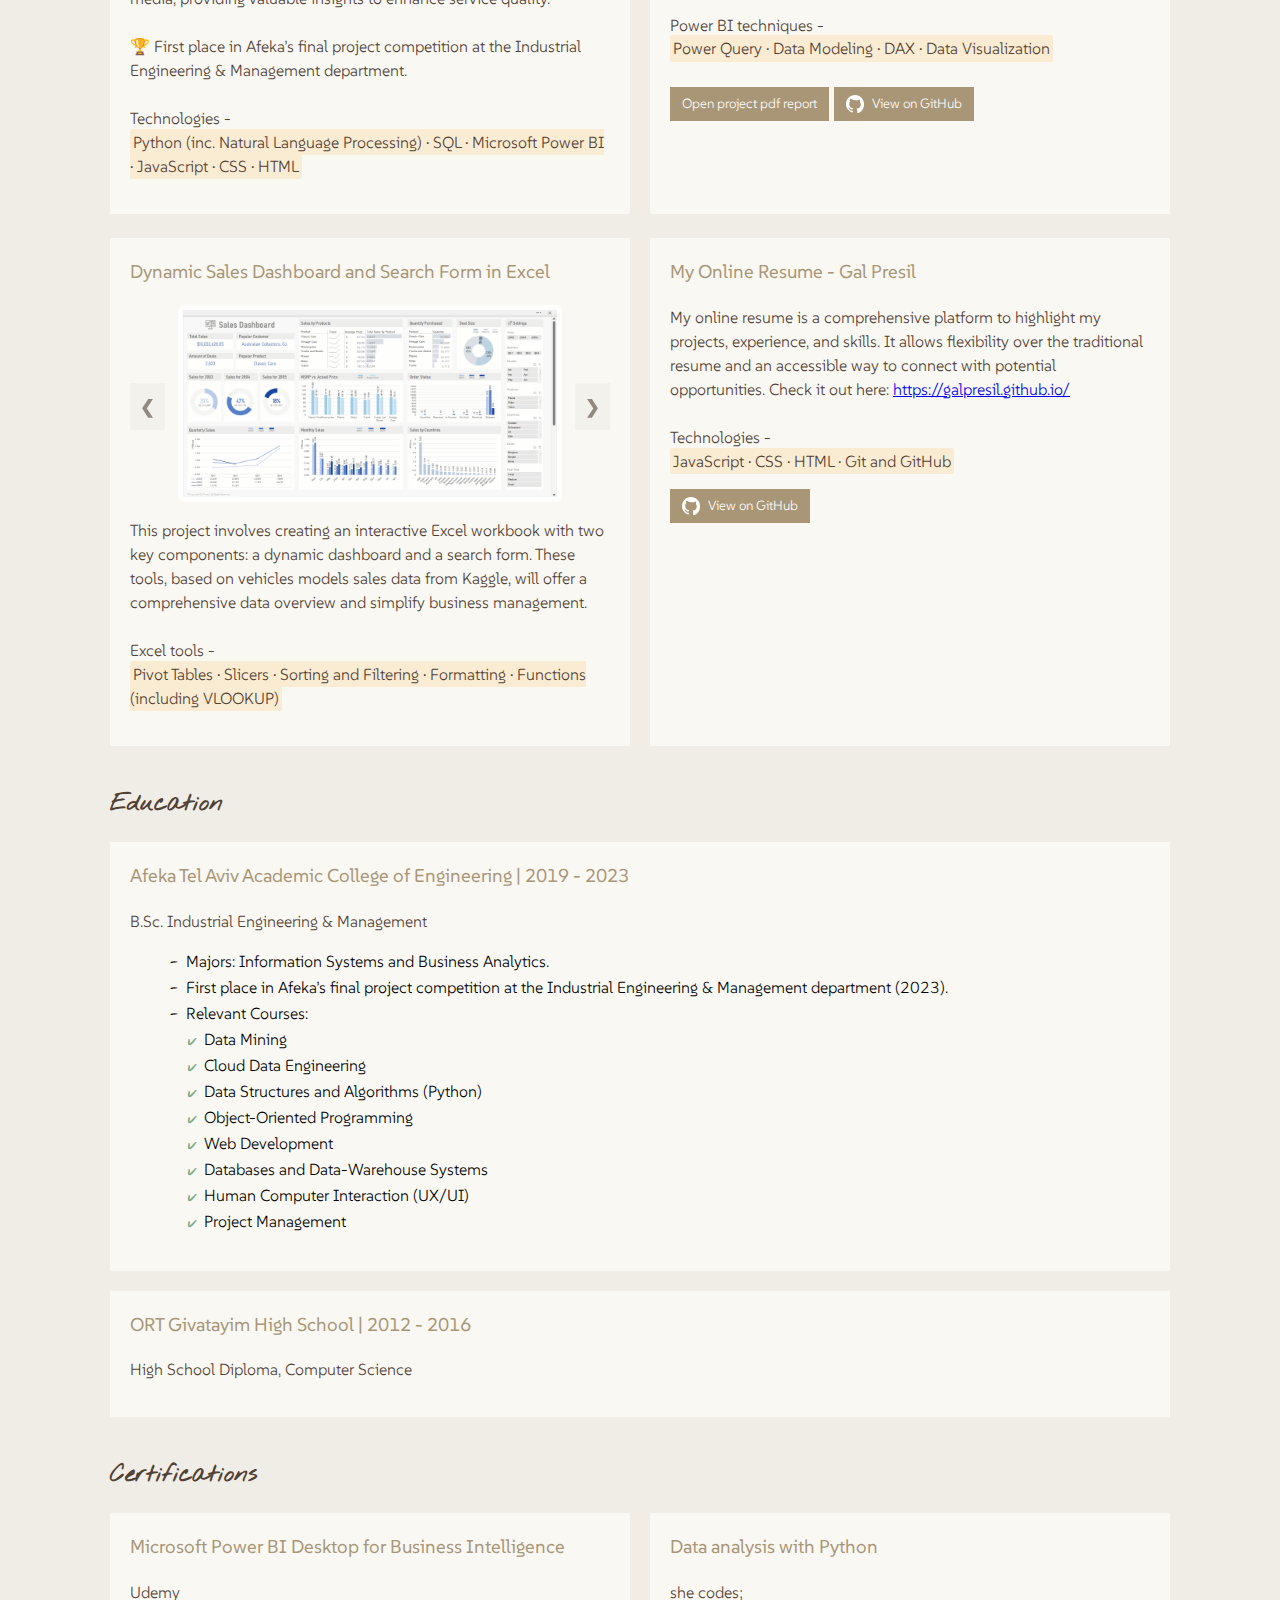
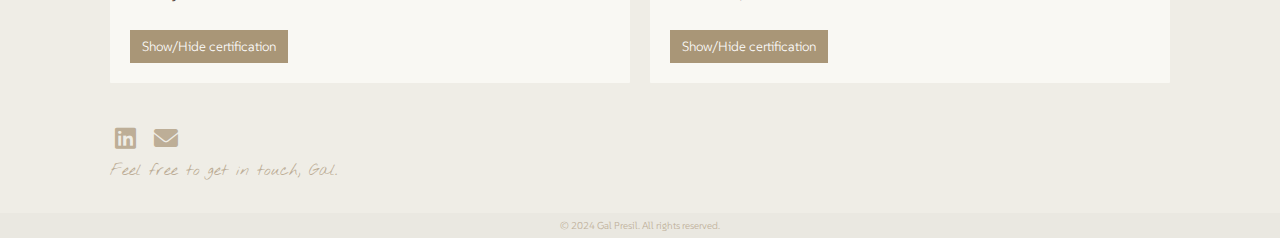
==== commit bcab1cc0: "The website link is now clickable" ====
--- a/index.html
+++ b/index.html
@@ -276,8 +276,7 @@
                     <p>
                         My online resume is a comprehensive platform to highlight my projects, experience, and skills.
                         It allows flexibility over the traditional resume
-                        and an accessible way to connect with potential opportunities.
-                        <br> Check it out here: https://galpresil.github.io/
+                        and an accessible way to connect with potential opportunities. Check it out here: <a href="https://galpresil.github.io/">https://galpresil.github.io/</a>
                         <br><br>
                         Technologies - <br>
                         <span class="highlight-color">
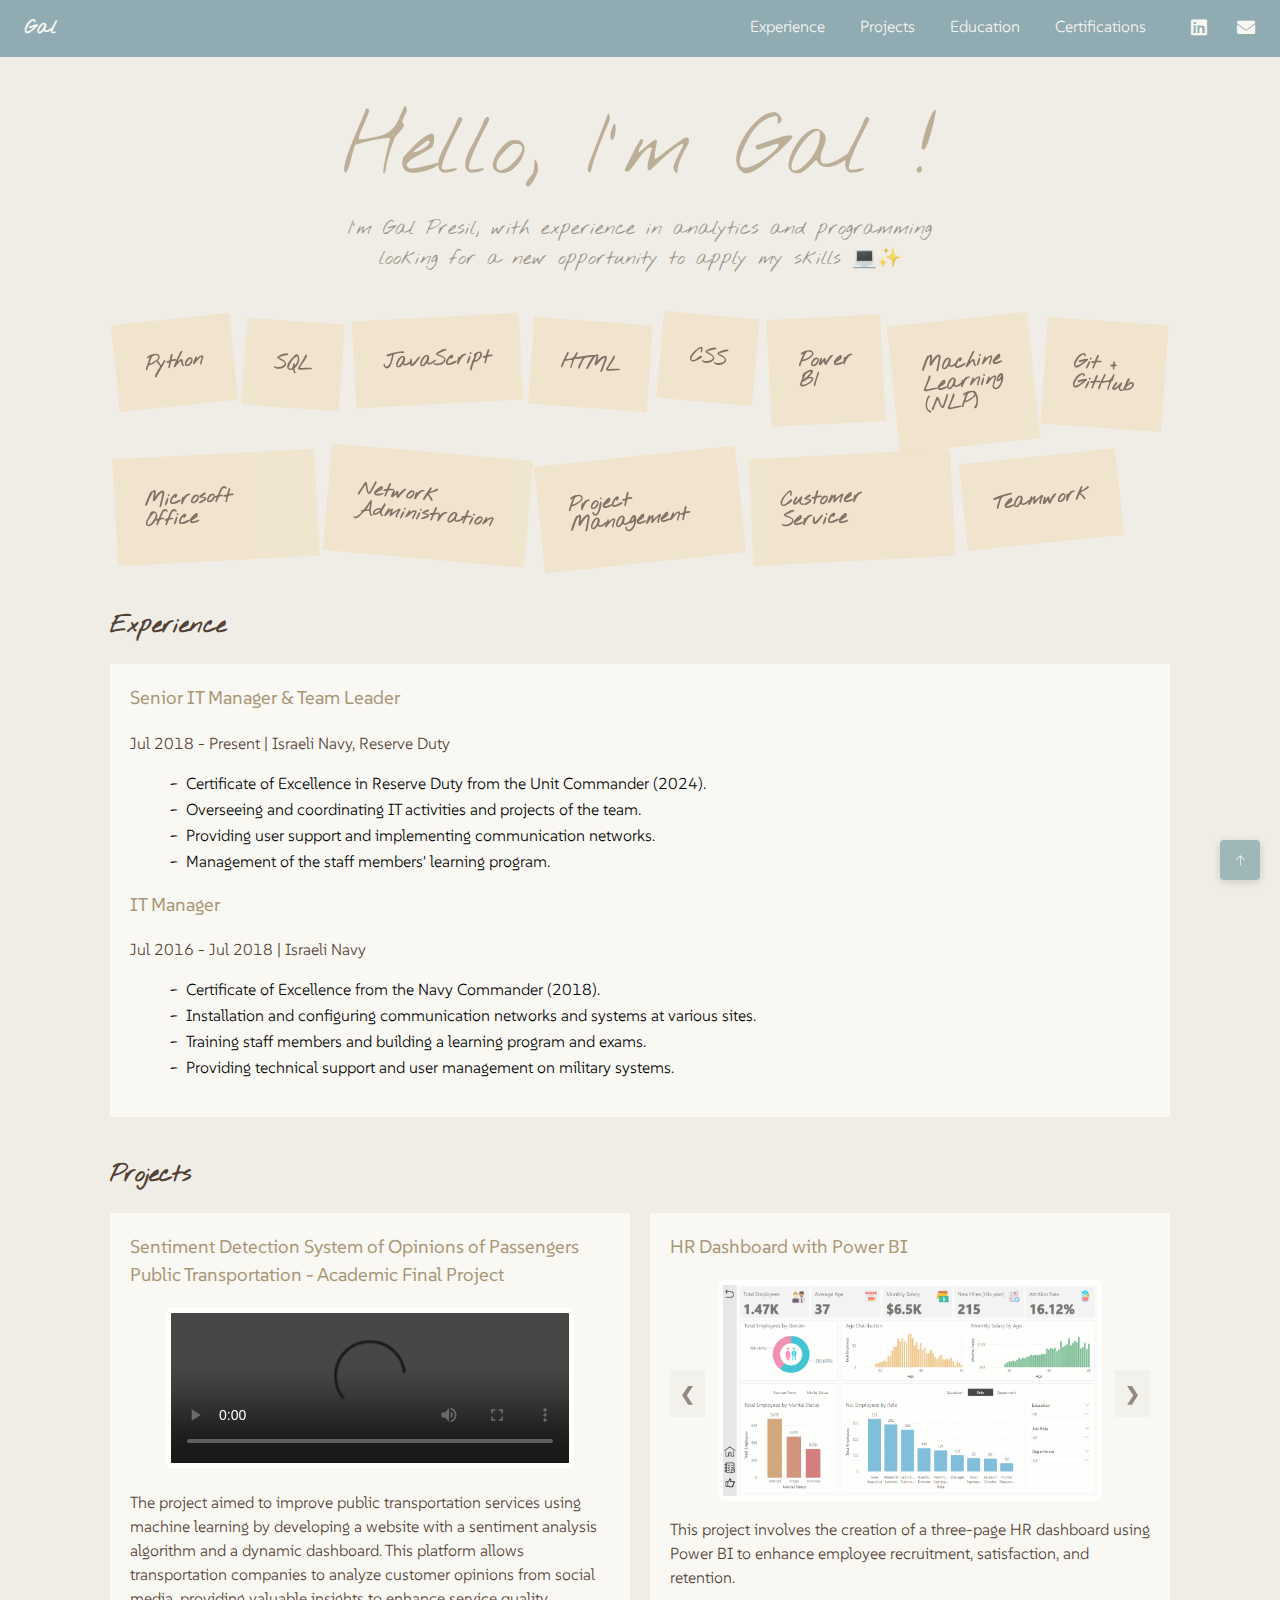
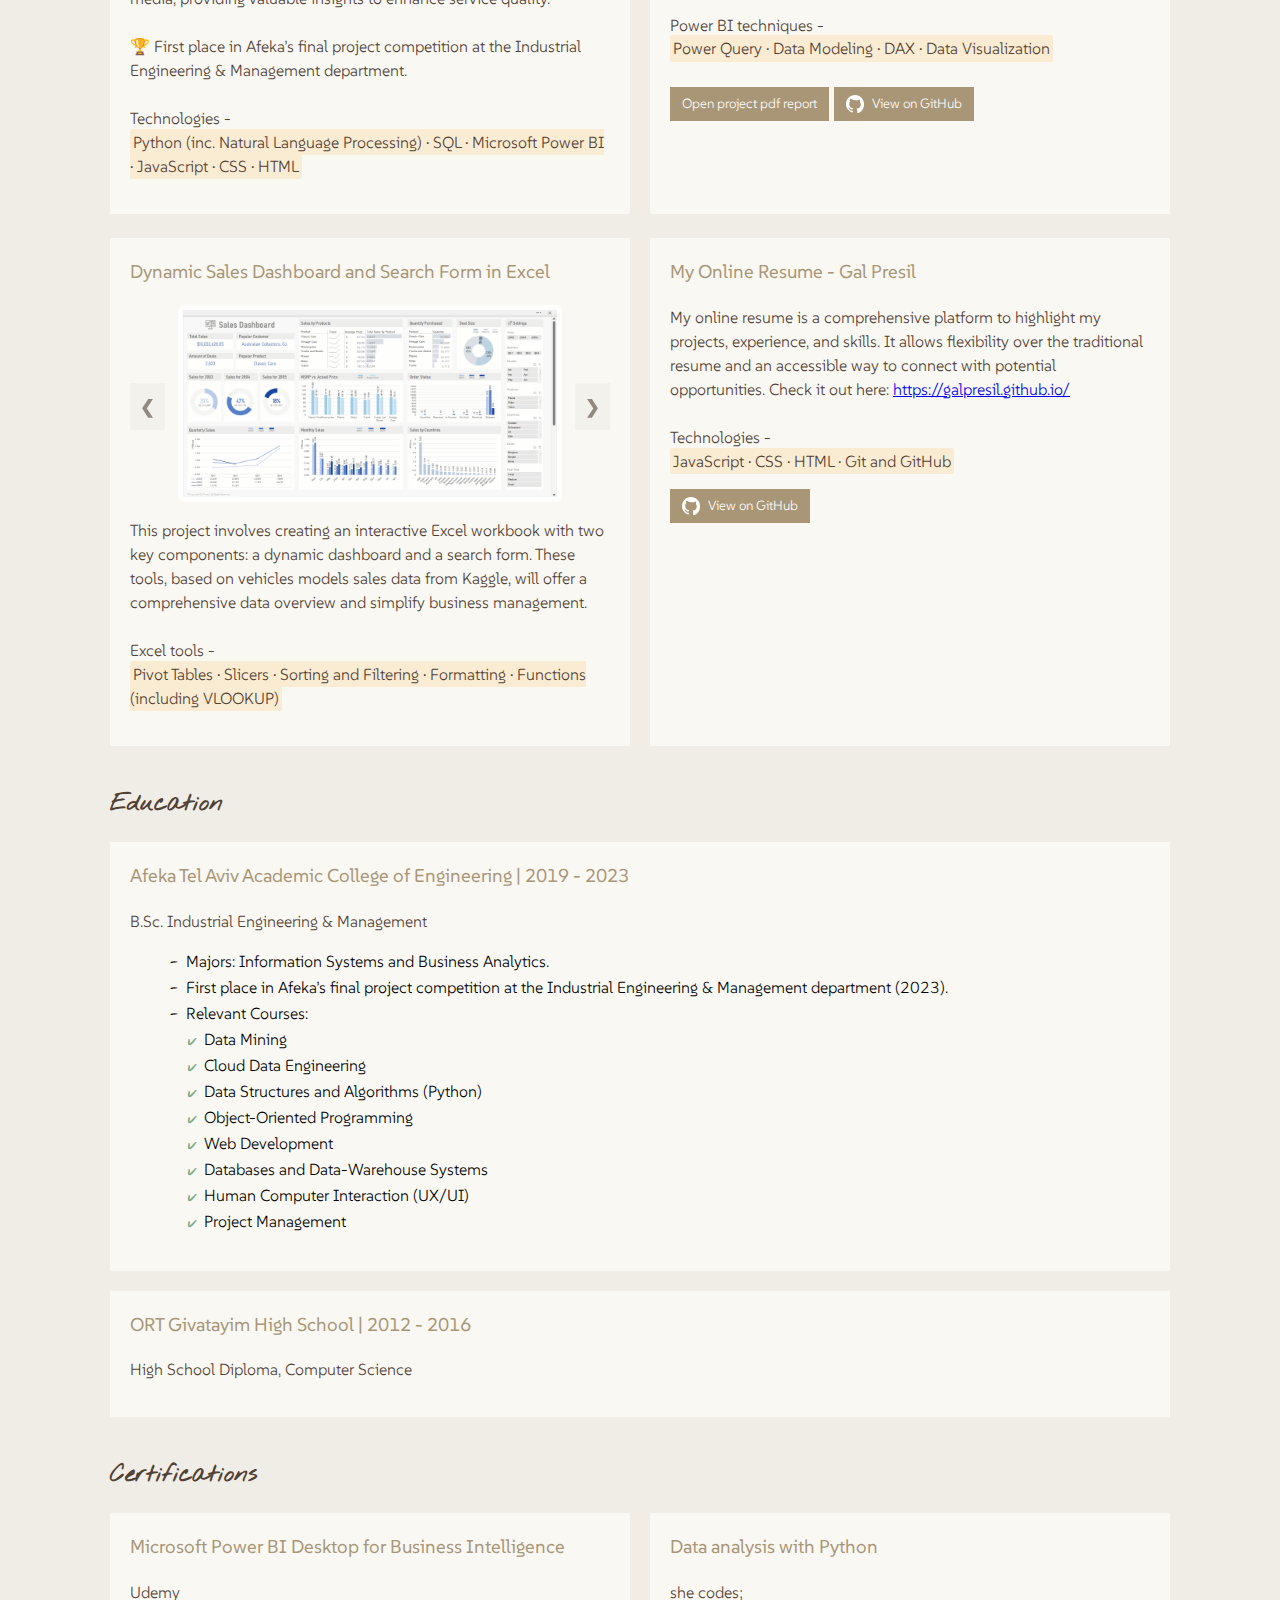
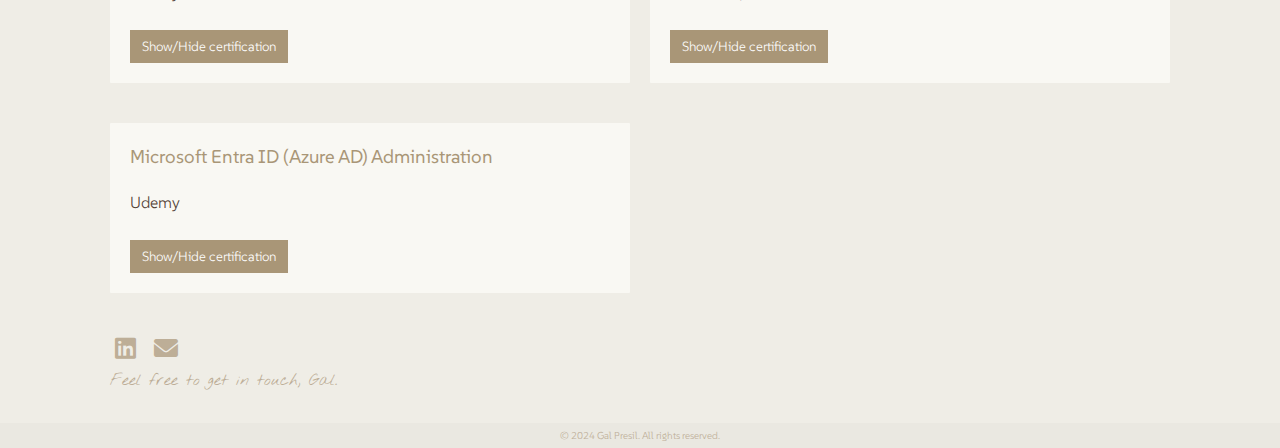
==== commit f680fefd: "add entra id certification" ====
--- a/index.html
+++ b/index.html
@@ -359,6 +359,22 @@
             </div>
         </section>
 
+        <!-- Certifications Section (#2) -->
+        <section id="certifications">
+            <div class="grid">
+                <div class="grid-item">
+                    <h3 class="subject">Microsoft Entra ID (Azure AD) Administration</h3>
+                    <p>Udemy</p>
+                    <button onclick="toggleImage('imgEntraID')">Show/Hide certification</button>
+                    <br><img id="imgEntraID" src="Certifications_imgs/Microsoft_Entra_ID _Azure_AD_Administration_Certificate.jpg" alt="Entra ID Certification Image"
+                        width="80%" height="auto" style="display: none;" />
+                </div>
+                <!-- <div class="grid-item">
+                </div> -->
+            </div>
+        </section>
+
+
         <!-- contact Section -->
         <section class="nothing-you-could-do-regular contact">
             <!-- Icons for LinkedIn and Email -->
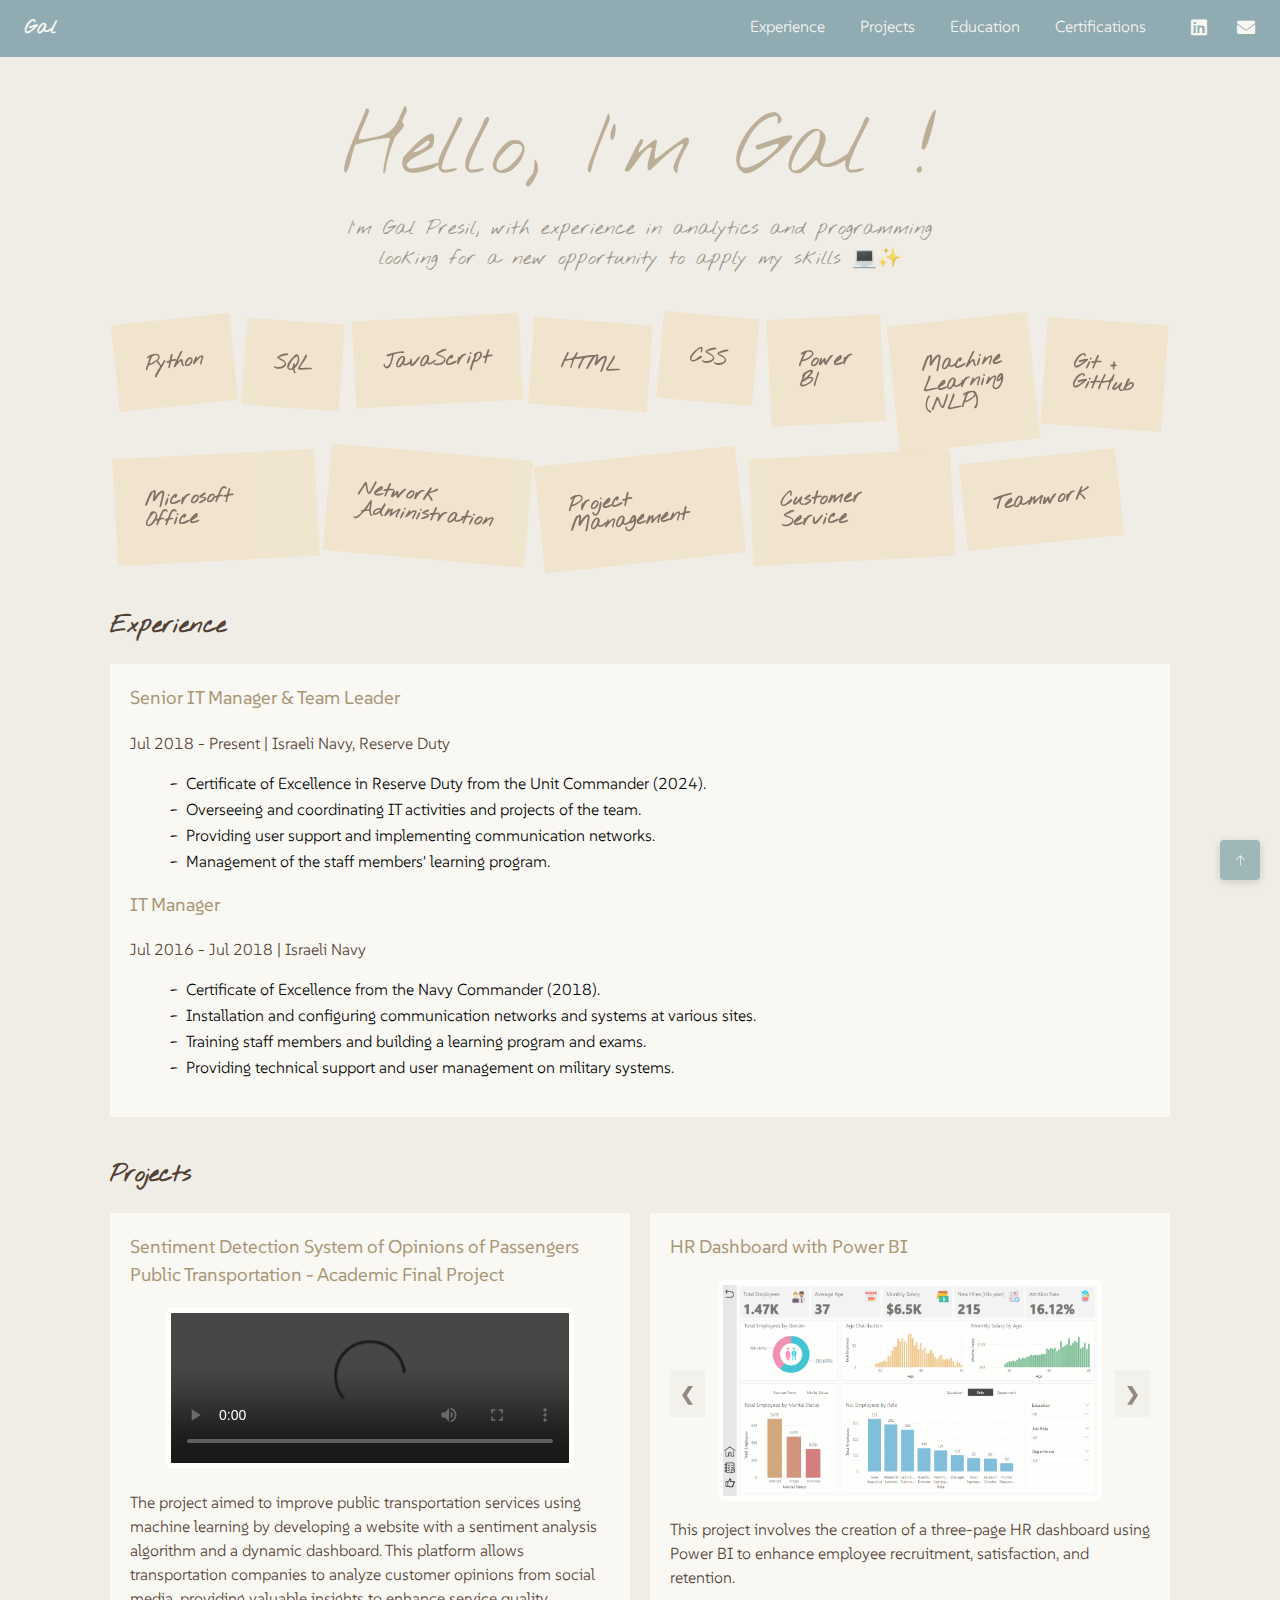
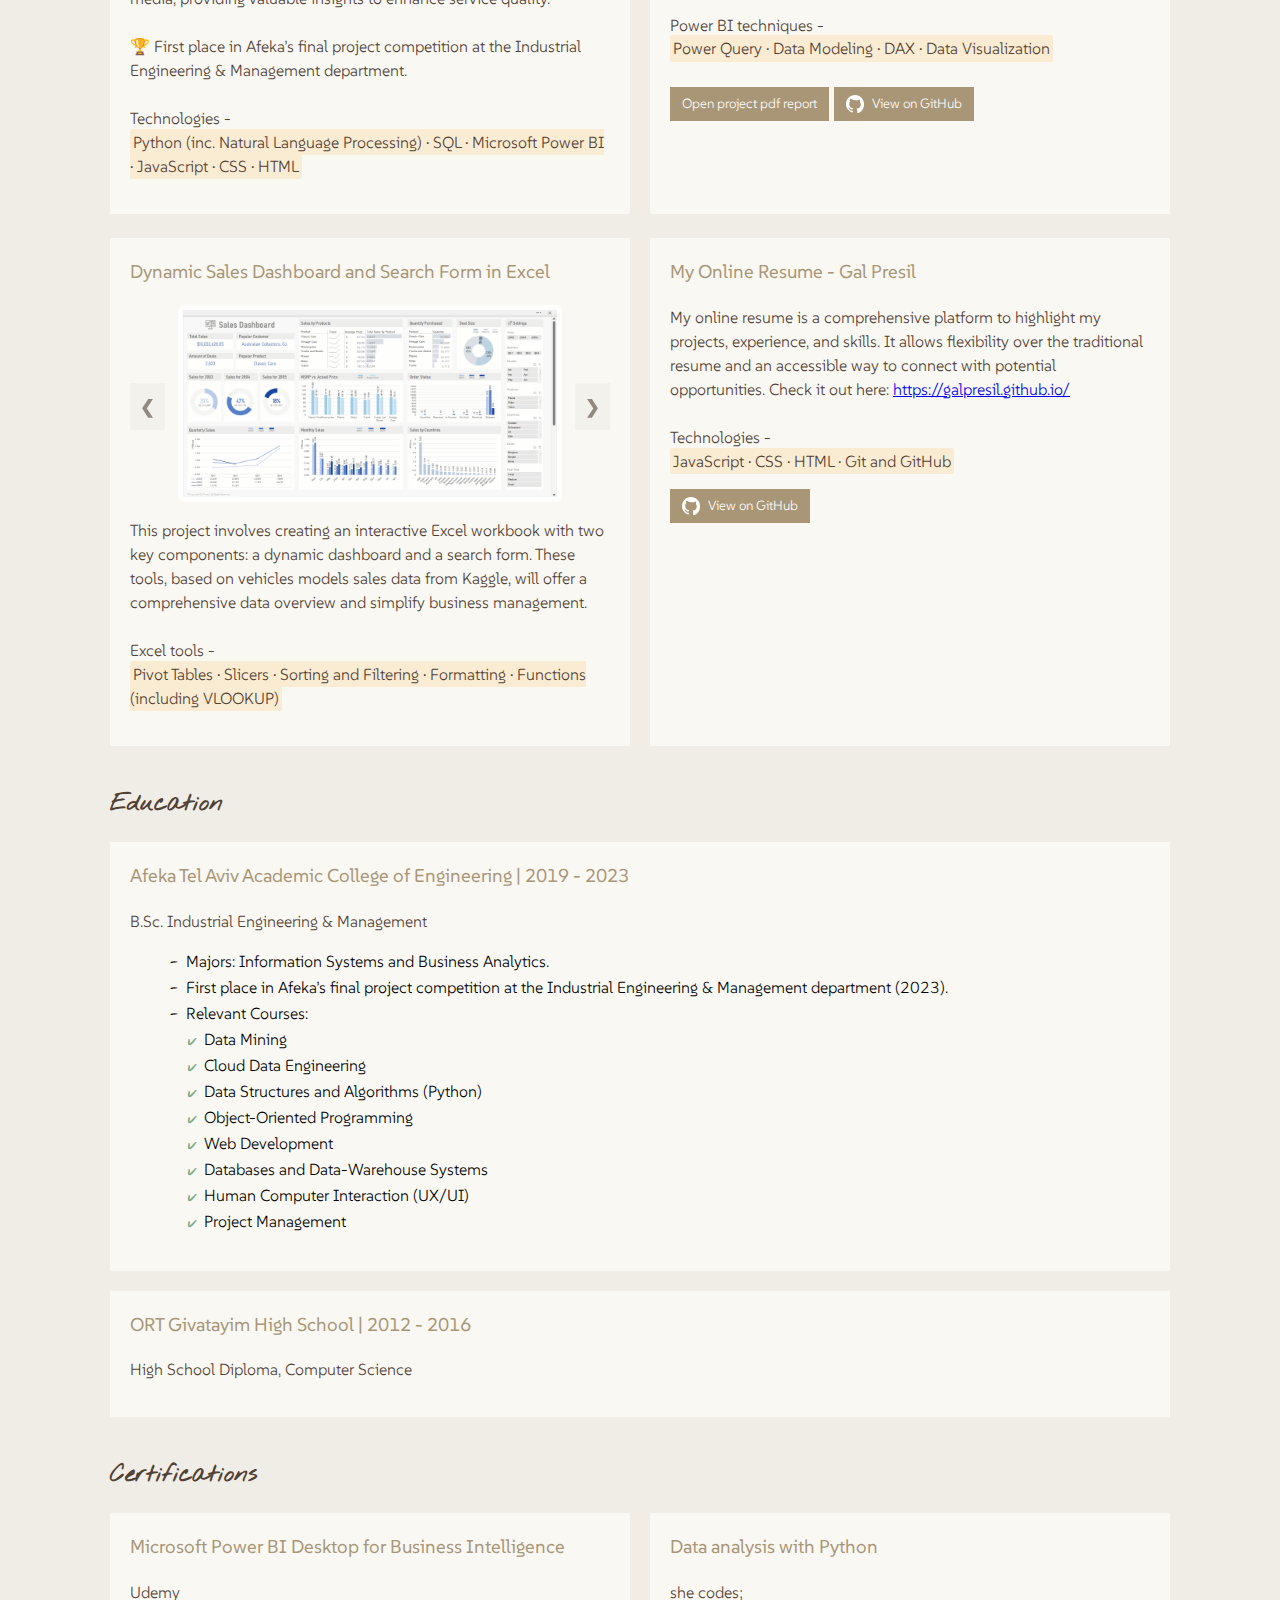
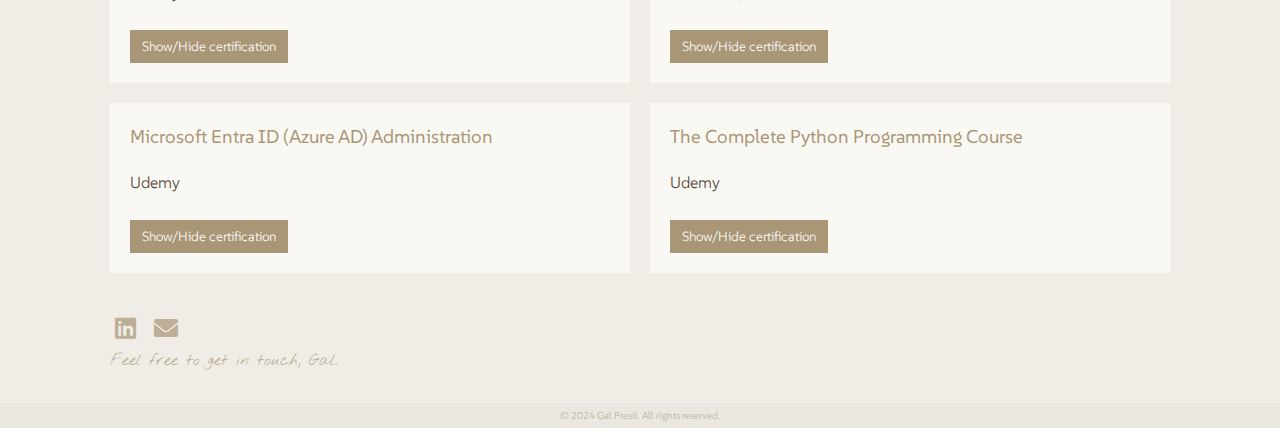
==== commit fd2dd19e: "fixing the menu button and adding a certificate" ====
--- a/index.html
+++ b/index.html
@@ -32,7 +32,7 @@
 
         <!-- logo and burger menu -->
         <span class="logoandburger">
-            <span class="burger" id="burger"><i class="fas fa-bars"></i></span>
+            <span class="burger" id="burger" onclick="toggleMenu()"><i class="fas fa-bars"></i></span>
             <a class="nothing-you-could-do-regular custom-brand" href="#">Gal</a>
         </span>
 
@@ -338,7 +338,7 @@
         </section>
 
         <!-- Certifications Section -->
-        <section id="certifications">
+        <section id="certifications-1">
             <h2>Certifications</h2>
             <div class="grid">
                 <div class="grid-item">
@@ -360,7 +360,7 @@
         </section>
 
         <!-- Certifications Section (#2) -->
-        <section id="certifications">
+        <section id="certifications-2">
             <div class="grid">
                 <div class="grid-item">
                     <h3 class="subject">Microsoft Entra ID (Azure AD) Administration</h3>
@@ -369,8 +369,13 @@
                     <br><img id="imgEntraID" src="Certifications_imgs/Microsoft_Entra_ID _Azure_AD_Administration_Certificate.jpg" alt="Entra ID Certification Image"
                         width="80%" height="auto" style="display: none;" />
                 </div>
-                <!-- <div class="grid-item">
-                </div> -->
+                <div class="grid-item">
+                    <h3 class="subject">The Complete Python Programming Course</h3>
+                    <p>Udemy</p>
+                    <button onclick="toggleImage('imgPythonBeginnertoAdvanced')">Show/Hide certification</button>
+                    <br><img id="imgPythonBeginnertoAdvanced" src="Certifications_imgs/The_Complete_Python_Programming_Course-Beginner_to_Advanced_Certificate.jpg" alt="Python Beginner to Advanced Certification Image"
+                        width="80%" height="auto" style="display: none;" />
+                </div>
             </div>
         </section>
 
--- a/StyleSheet.css
+++ b/StyleSheet.css
@@ -1,4 +1,3 @@
-
 /* ---------------------------------------------- font ---------------------------------------------- */
 
 /* handwritten font google */
@@ -217,6 +216,15 @@
 
 }
 
+/* Add less space between certifications sections */
+#certifications-1 {
+    margin-bottom: 20px; /* Reduced space after the first section */
+}
+
+#certifications-2 {
+    margin-top: 20px; /* Reduced space before the second section */
+}
+
 .grid-item {
     background: #f9f8f3fc;
     padding: 20px;
@@ -311,6 +319,15 @@
         gap: 8px;
     }
 
+    /* Add less space between certifications sections */
+    #certifications-1 {
+        margin-bottom: 10px; /* Reduced space after the first section */
+    }
+
+    #certifications-2 {
+        margin-top: 10px; /* Reduced space before the second section */
+    }
+
     /* Footer */
     footer {
         height: 18px;
@@ -362,6 +379,16 @@
         margin-left: 10px;
         font-size: large;
     }
+
+    /* Transform the burger icon into an X when the menu is open */
+    .burger.open i {
+        transform: rotate(90deg);
+        transition: transform 0.3s ease, opacity 0.3s ease;
+    }
+
+    .burger.open i:before {
+        content: '\f00d'; /* X icon */
+    }
 }
 
 /*Mid size*/
@@ -370,6 +397,15 @@
         grid-template-columns: 1fr;
     }
 
+    /* Add less space between certifications sections */
+    #certifications-1 {
+        margin-bottom: 10px; /* Reduced space after the first section */
+    }
+    
+    #certifications-2 {
+        margin-top: 10px; /* Reduced space before the second section */
+    }
+    
     .hello {
         font-size: 58px; 
     }
@@ -382,13 +418,13 @@
         font-size: 18px;
     }
 
-        /* Headers */
-        .about {
-            font-size: 18px;
-            font-weight: 500;
-            margin-left: 80px;
-            margin-right: 80px;
-        }
+    /* Headers */
+    .about {
+        font-size: 18px;
+        font-weight: 500;
+        margin-left: 80px;
+        margin-right: 80px;
+    }
     
     header {
         flex-direction: column;
@@ -409,11 +445,20 @@
         font-size: large;
     }
 
-        /* Container and Sections */
-        .container {
-            padding: 15px;
-        }
-
+    /* Container and Sections */
+    .container {
+        padding: 15px;
+    }
+
+    /* Transform the burger icon into an X when the menu is open */
+    .burger.open i {
+        transform: rotate(90deg);
+        transition: transform 0.3s ease, opacity 0.3s ease;
+    }
+    
+    .burger.open i:before {
+        content: '\f00d'; /* X icon */
+    }
 }
 
 /* ------------------------------------------- nav tab ------------------------------------------- */
@@ -433,7 +478,6 @@
     margin-left: 0;
     /* Pushes the nav links to the right */
 }
-
 
 .nav {
     margin: 0;
@@ -784,9 +828,11 @@
     }
 
     .burger {
+         /* will return to burger icon */
         display: none;
-        /* Hide the burger icon on larger screens */
-    }
+        /* after Hide the burger icon on larger screens */
+    }
+
 }
 
 .logoandburger {
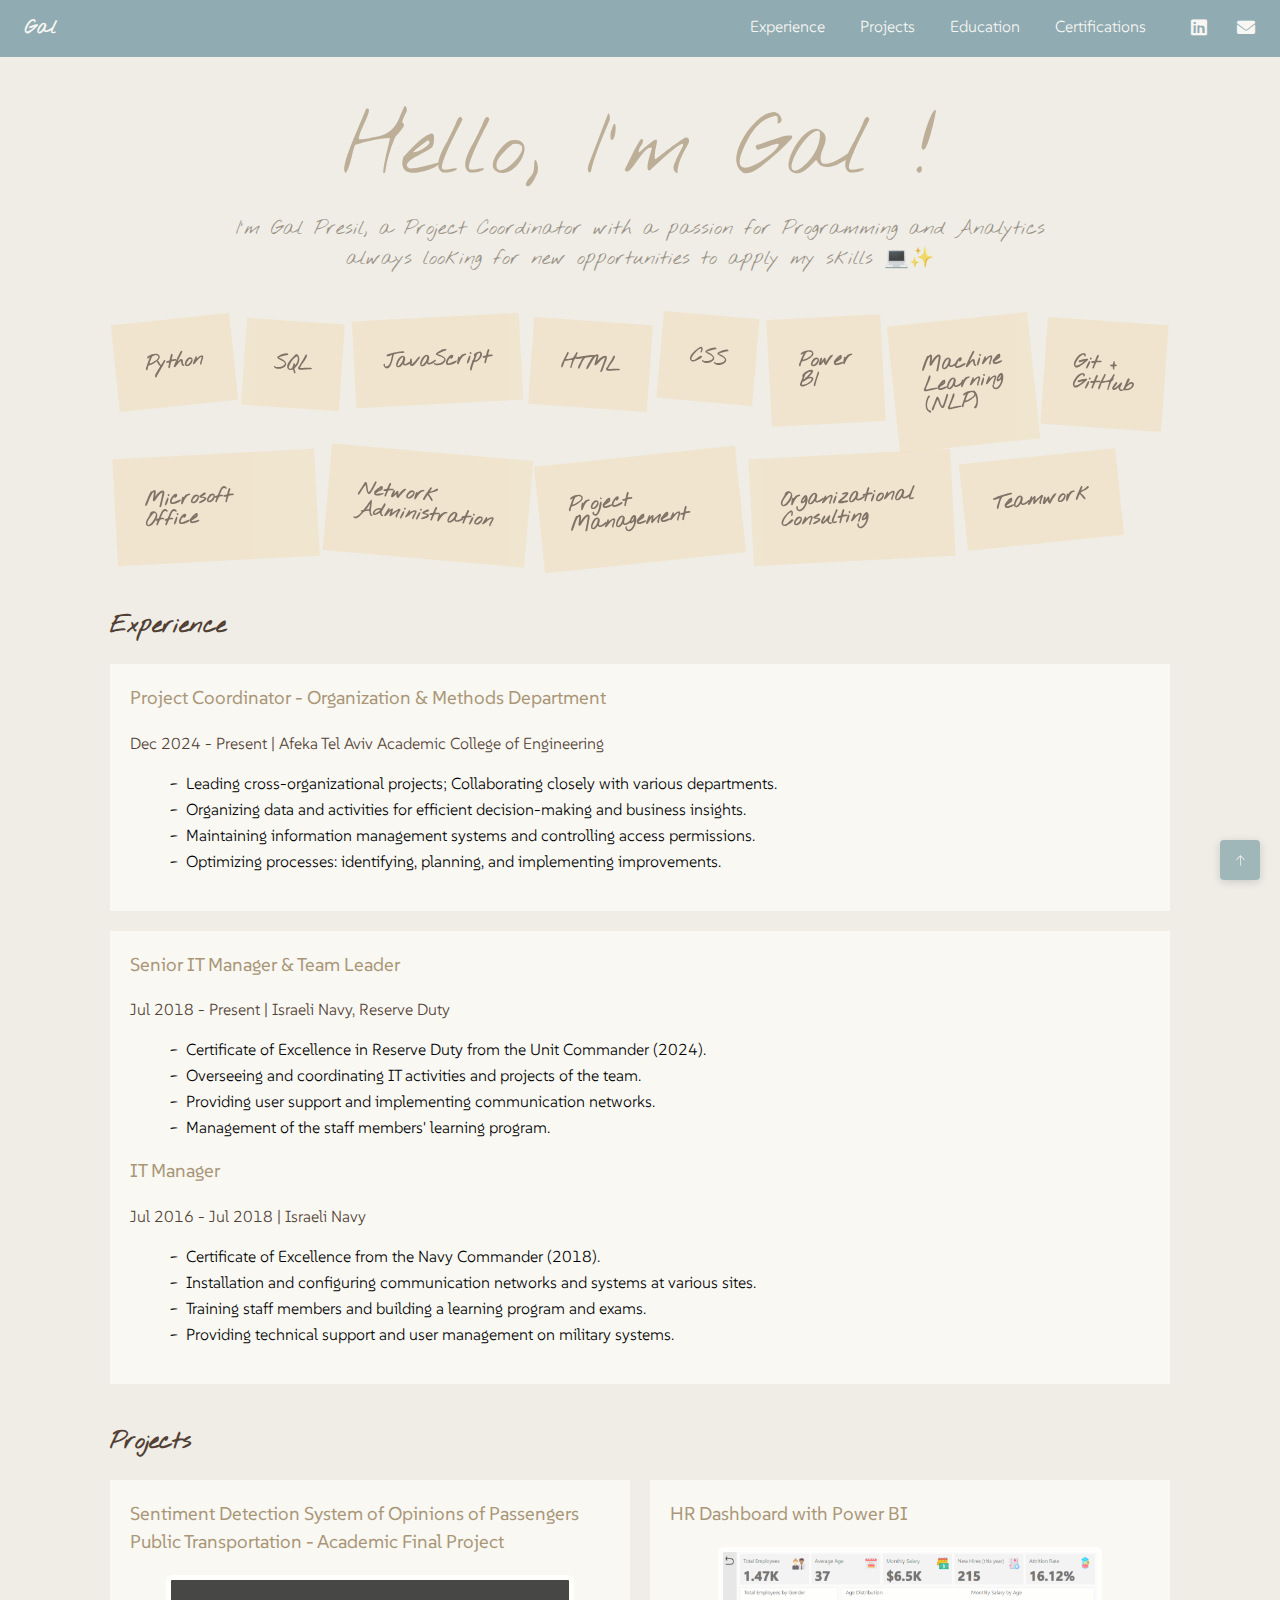
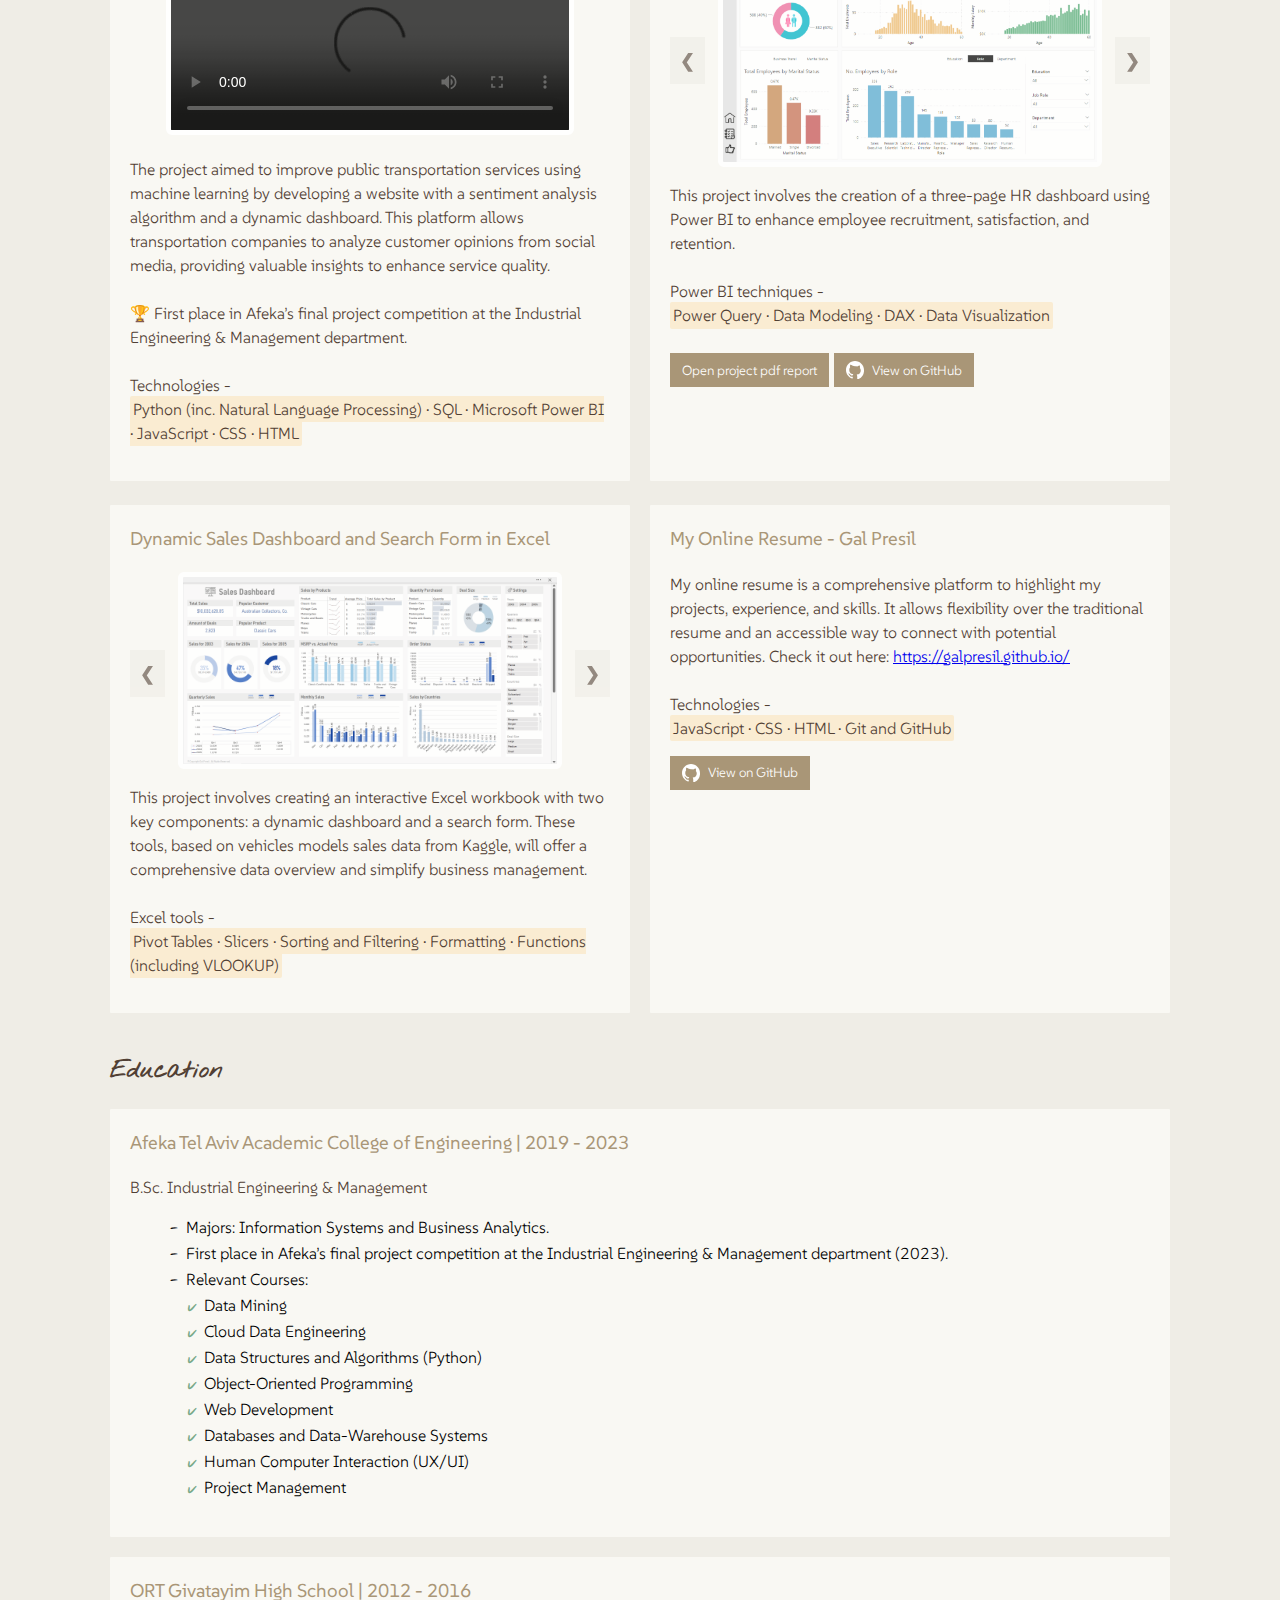
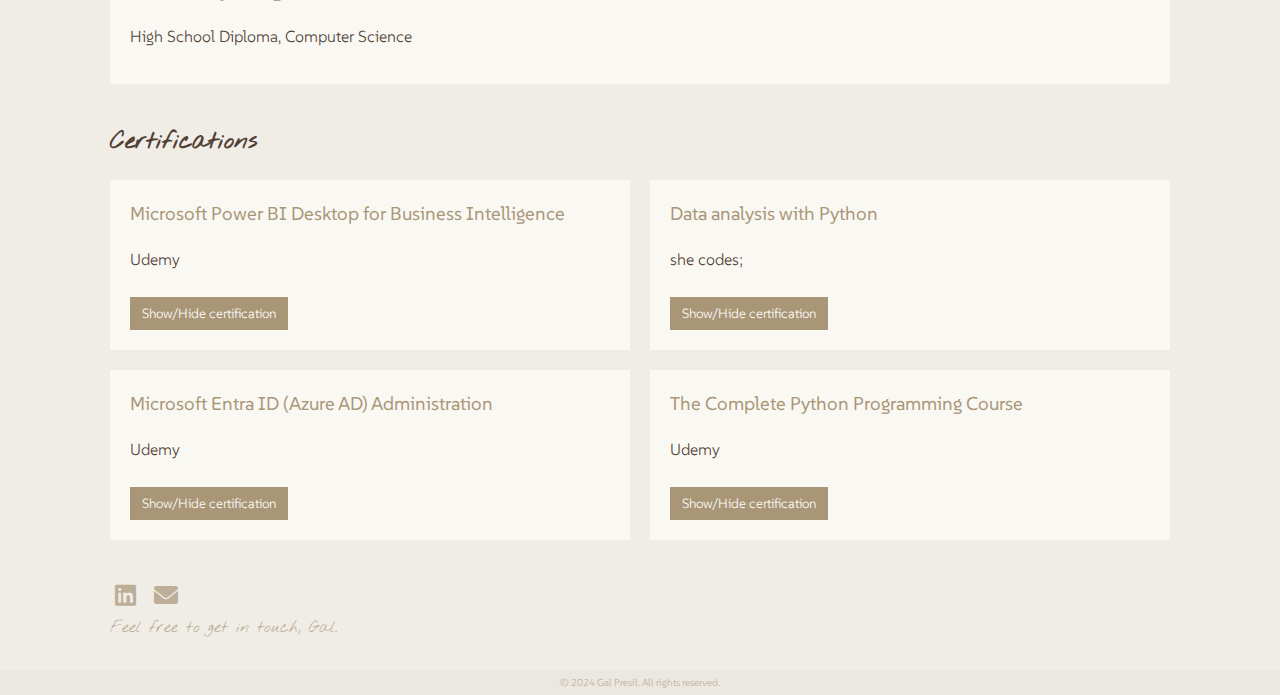
==== commit 71adcf22: "update desc on my page”" ====
--- a/index.html
+++ b/index.html
@@ -63,8 +63,8 @@
             <h1 class="nothing-you-could-do-regular hello">Hello, I'm Gal !</h1>
 
                 <span class="nothing-you-could-do-regular about">
-                    I’m Gal Presil, with experience in analytics and programming<br>
-                    looking for a new opportunity to apply my skills
+                    I’m Gal Presil, a Project Coordinator with a passion for Programming and Analytics<br>
+                    always looking for new opportunities to apply my skills
                     <span style="filter: grayscale(75%);">💻</span><span style="filter: grayscale(32%);">✨</span>
                 </span>
 
@@ -86,7 +86,7 @@
                     <li><span><h5>Microsoft Office</h5></span></li>
                     <li><span><h5>Network Administration</h5></span></li>
                     <li><span><h5>Project Management</h5></span></li>
-                    <li><span><h5>Customer Service</h5></span></li>
+                    <li><span><h5>Organizational Consulting</h5></span></li>
                     <li><span><h5>Teamwork</h5></span></li>
                 </ul>
             </div>
@@ -95,6 +95,19 @@
         <!-- Experience Section -->
         <section id="experience">
             <h2>Experience</h2>
+            <div class="experience-item">
+                <h3 class="subject">Project Coordinator - Organization & Methods Department</h3>
+                <p>
+                    Dec 2024 - Present | Afeka Tel Aviv Academic College of Engineering
+                    <ul class="custom-list">
+                        <li>Leading cross-organizational projects; Collaborating closely with various departments.</li>
+                        <li>Organizing data and activities for efficient decision-making and business insights.</li>
+                        <li>Maintaining information management systems and controlling access permissions.</li>
+                        <li>Optimizing processes: identifying, planning, and implementing improvements.</li>
+                    </ul>
+                </p>
+            </div>
+
             <div class="experience-item">
                 <h3 class="subject">Senior IT Manager & Team Leader</h3>
                 <p>
@@ -359,6 +372,7 @@
             </div>
         </section>
 
+        <div id="certifications">
         <!-- Certifications Section (#2) -->
         <section id="certifications-2">
             <div class="grid">
@@ -378,7 +392,7 @@
                 </div>
             </div>
         </section>
-
+        </div>
 
         <!-- contact Section -->
         <section class="nothing-you-could-do-regular contact">
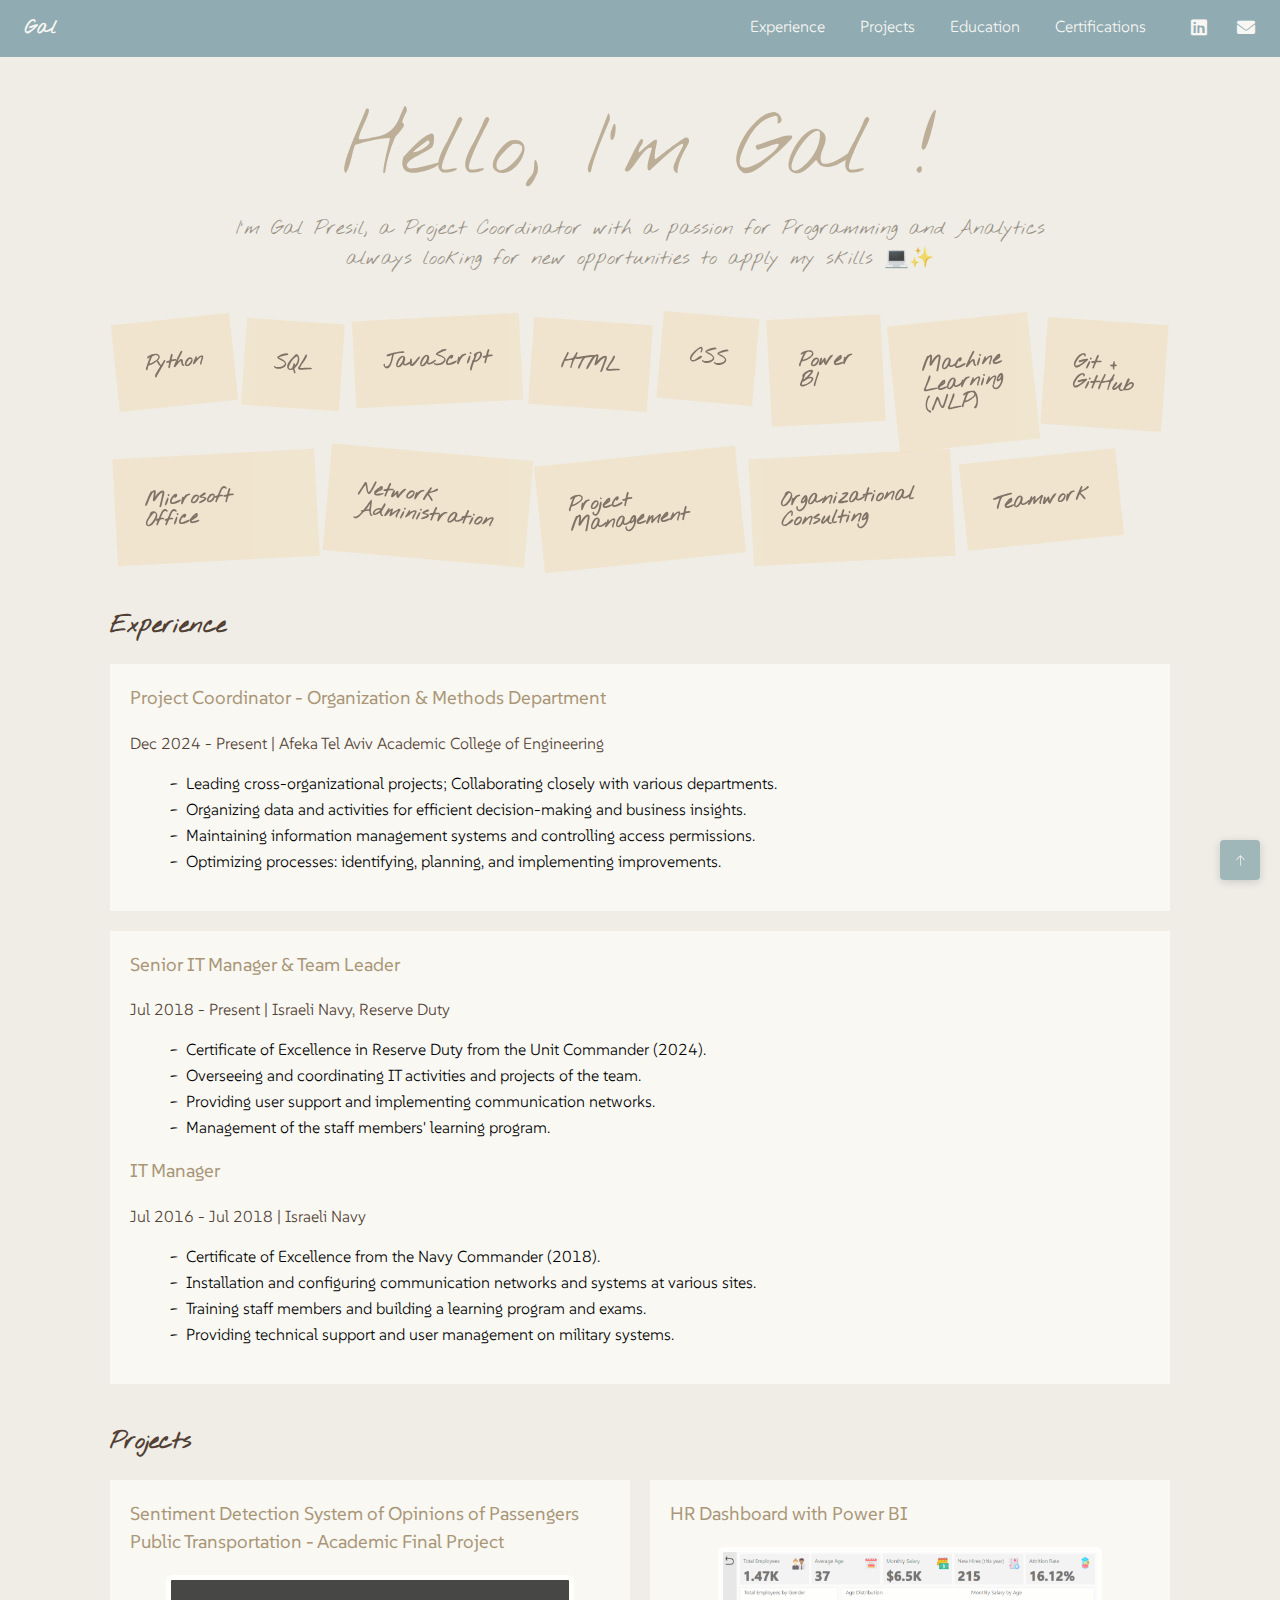
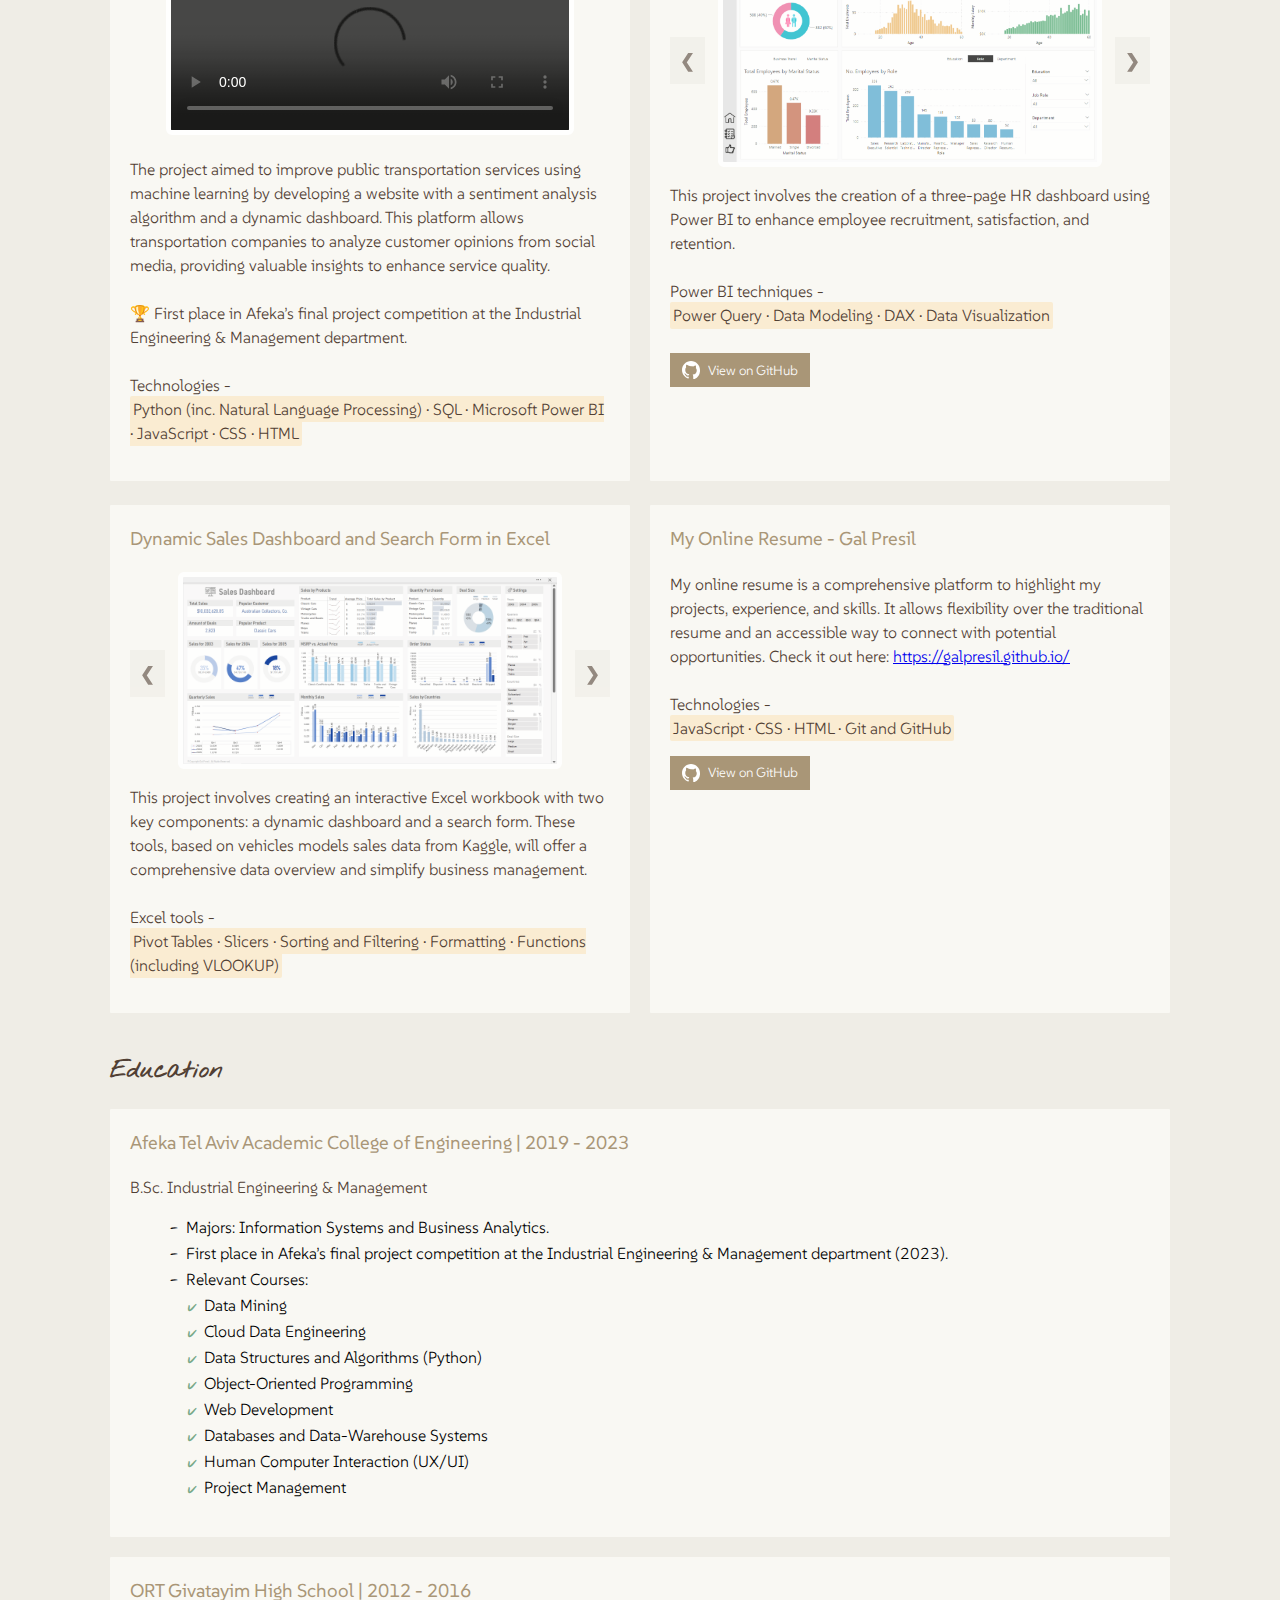
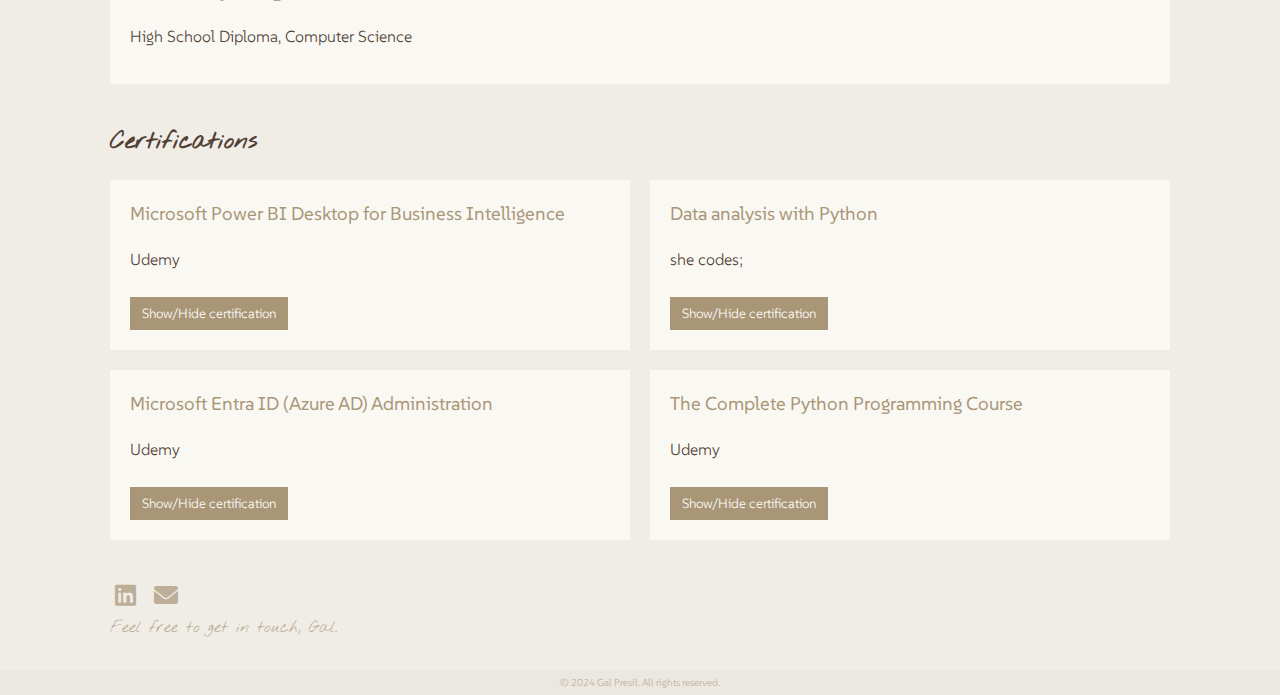
==== commit 445b92d8: "remove PDF" ====
--- a/index.html
+++ b/index.html
@@ -212,8 +212,8 @@
                     <!-- Button Container (HR Dashboard) -->
                     <div class="button-container">
 
-                        <!-- Button to open the PDF (HR Dashboard) -->
-                        <button id="openPDF">Open project pdf report</button>
+                        <!-- Button to open the PDF (HR Dashboard) | Remove - Not Necessary-->
+                        <!-- <button id="openPDF">Open project pdf report</button> -->
 
                         <!-- GitHub button (HR Dashboard) -->
                         <a href="https://github.com/galpresil/HR_Dashboard_with_Power_BI.git"
@@ -230,13 +230,13 @@
                         </a>
                     </div>
 
-                    <!-- Modal that contains the PDF (HR Dashboard)-->
-                    <div id="pdfModal" class="modal">
+                    <!-- Modal that contains the PDF (HR Dashboard) | Remove - Not Necessary -->
+                    <!-- <div id="pdfModal" class="modal">
                         <div class="modal-content">
                             <span class="close-btn">&times;</span>
                             <iframe id="pdfViewer" src="" frameborder="0"></iframe>
                         </div>
-                    </div>
+                    </div> -->
 
                 </div>
             </div>
--- a/StyleSheet.css
+++ b/StyleSheet.css
@@ -563,7 +563,7 @@
     border-radius: 6px;
 }
 
-/*pdf and Github buttons*/
+/*Github buttons*/
 .button-container {
     display: flex;
     justify-content: left;
@@ -624,7 +624,7 @@
     z-index: 2;
 }
 
-/* Style the iframe (PDF viewer) */
+/* Style the iframe (new window viewer) */
 iframe {
     width: 100%;
     height: 100%;
